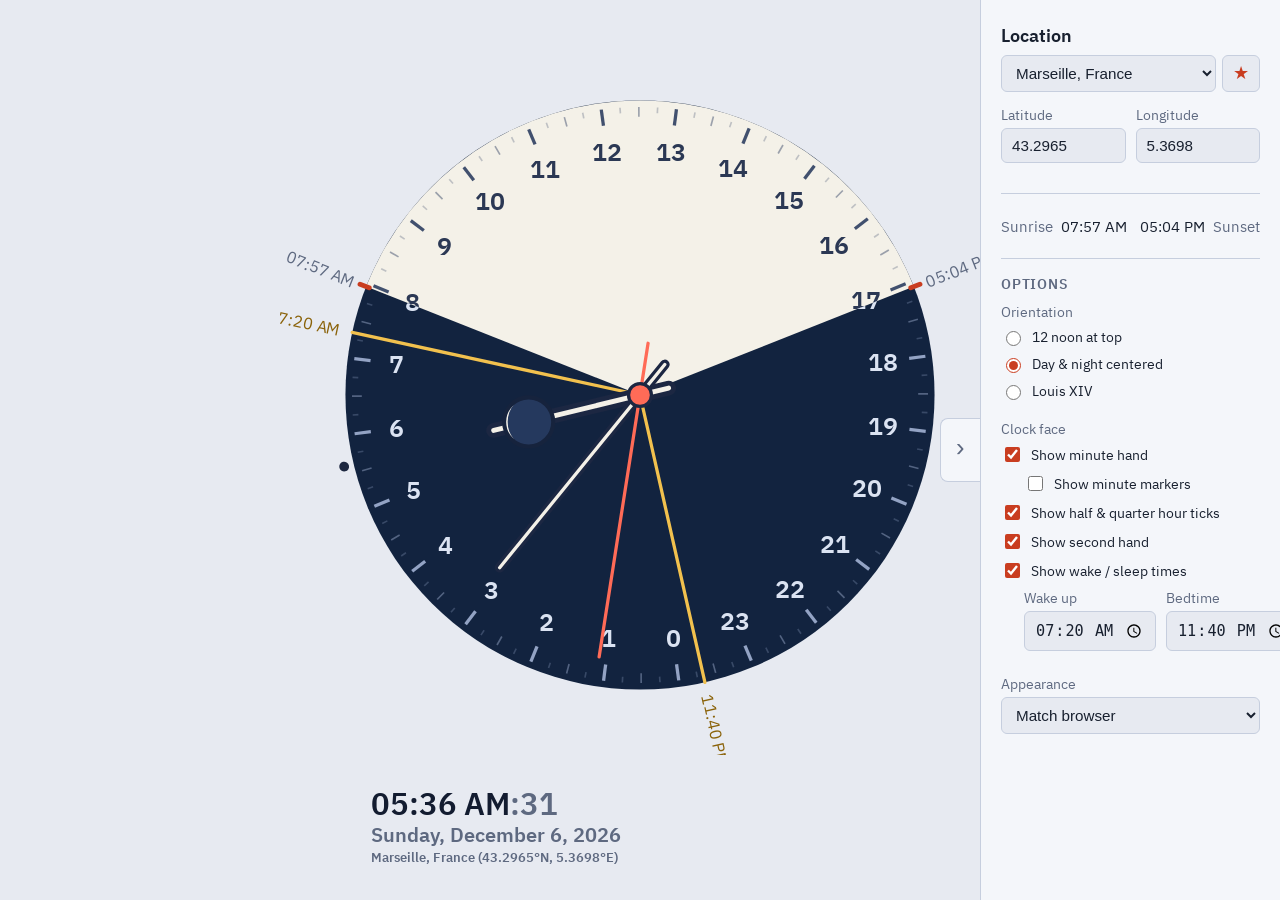
==== clock-extension/index.html @ 597036de "support for webpage version of extension" ====
<!DOCTYPE html>
<html lang="en">
<head>
  <meta charset="UTF-8">
  <meta name="viewport" content="width=device-width, initial-scale=1.0">
  <title>24-Hour Clock</title>
  <!-- Ignored by the extension, which uses the manifest's icons and is never
       linked to; both matter when the same folder is served as a website. -->
  <meta name="description" content="An analog clock with a 24-hour hour hand, shaded for daylight and night at your location.">
  <link rel="icon" href="icons/icon128.png">
  <link rel="stylesheet" href="css/newtab.css">
  <!-- Before the first paint, so an overridden theme never flashes the other
       one on the way in. See js/theme.js. -->
  <script src="js/theme.js"></script>
</head>
<body>
  <main class="clock-area">
    <svg id="clock" viewBox="0 0 440 440" role="img" aria-label="24-hour analog clock with day and night shading">
      <defs>
        <!-- The sun is drawn only where the face is in daylight and the moon
             only where it is in night, so each one is cut off by the edge of
             the slice it is crossing. daynight.js keeps both regions current. -->
        <clipPath id="clip-day">
          <path id="clip-day-path" d=""></path>
        </clipPath>
        <clipPath id="clip-night">
          <path id="clip-night-path" clip-rule="evenodd" d=""></path>
        </clipPath>
        <!-- Lit face of the moon, shaped to the current phase by moonphase.js.
             The half disc is whichever limb the sun is on; the ellipse is the
             terminator, its width falling to nothing at the quarters. Painted
             white it adds to the half (gibbous), black it bites into it
             (crescent). Both are upright in the mask's own frame, so the horns
             point straight up and down whatever the hour. -->
        <mask id="moon-crescent" maskUnits="userSpaceOnUse" x="-20" y="-20" width="40" height="40">
          <path id="moon-lit-half" d="" fill="#fff"></path>
          <ellipse id="moon-terminator" cx="0" cy="0" rx="15" ry="15" fill="#000"></ellipse>
        </mask>
      </defs>
      <!-- Base face: night is the default; the daylight wedge is painted on top -->
      <circle id="face-base" cx="220" cy="220" r="180" fill="#12233f"></circle>
      <path id="day-wedge" d="" fill="#f4f1e8" visibility="hidden"></path>
      <g id="sun-markers"></g>
      <!-- Current time, marked just outside the rim. Rotated by clock.js with
           the hour hand it echoes. -->
      <g id="now-marker">
        <circle cx="220" cy="34" r="3" class="now-marker"></circle>
      </g>
      <g id="minute-ticks"></g>
      <g id="ticks"></g>
      <!-- Two copies of the numerals, each clipped to one region, so a numeral
           straddling the day/night edge is drawn dark on the daylight side and
           light on the night side rather than picking one colour for the whole
           glyph. daynight.js sets the group fills. -->
      <g id="numerals-day" clip-path="url(#clip-day)"></g>
      <g id="numerals-night" clip-path="url(#clip-night)"></g>
      <!-- Wake/sleep lines: over the day/night fill, under the hands -->
      <g id="wake-sleep-lines"></g>
      <g id="hand-hour">
        <line x1="220" y1="238" x2="220" y2="128" stroke="#1c2742" stroke-width="9" stroke-linecap="round"></line>
        <line x1="220" y1="238" x2="220" y2="128" stroke="#f4f1e8" stroke-width="3" stroke-linecap="round"></line>
      </g>
      <!-- Sun and moon ride the hour hand, above the face and the hour hand it
           caps, but below the minute and second hands, which sweep over them.
           The clip lives on the outer group so its path stays in face
           coordinates while the inner group carries the position. -->
      <g id="hand-icons">
        <g clip-path="url(#clip-day)">
          <g id="sun-icon">
            <circle r="15" fill="#ebc363" stroke="#16233d" stroke-width="2.5"></circle>
          </g>
        </g>
        <g clip-path="url(#clip-night)">
          <g id="moon-icon">
            <!-- The dark side is painted a touch lighter than the night fill
                 rather than left transparent, so the whole disc reads against
                 the face and hides the hour hand behind it. The outline goes on
                 last so the crescent cannot cover it. -->
            <circle r="15" fill="#25395e"></circle>
            <circle r="15" fill="#f4f1e9" mask="url(#moon-crescent)"></circle>
            <circle r="15" fill="none" stroke="#16233d" stroke-width="2.5"></circle>
          </g>
        </g>
      </g>
      <g id="hand-minute">
        <line x1="220" y1="244" x2="220" y2="84" stroke="#1c2742" stroke-width="6" stroke-linecap="round"></line>
        <line x1="220" y1="244" x2="220" y2="84" stroke="#f4f1e8" stroke-width="2" stroke-linecap="round"></line>
      </g>
      <g id="hand-second">
        <line x1="220" y1="252" x2="220" y2="58" stroke="#ff6b57" stroke-width="2" stroke-linecap="round"></line>
      </g>
      <circle id="hub" cx="220" cy="220" r="7" fill="#ff6b57" stroke="#1c2742" stroke-width="2"></circle>
    </svg>
    <div class="readout">
      <div id="digital" class="digital" aria-hidden="true"><span id="digital-main"></span><span id="digital-seconds" class="digital-seconds"></span></div>
      <div id="date-readout" class="date-readout"></div>
      <div id="location-readout" class="location-readout"></div>
    </div>
  </main>

  <button id="sidebar-toggle" class="sidebar-toggle" aria-expanded="false" aria-controls="sidebar" title="Location settings">
    <span class="chevron" aria-hidden="true">&#x2039;</span>
    <span class="visually-hidden">Toggle location settings</span>
  </button>

  <aside id="sidebar" class="sidebar" aria-label="Location settings">
    <h1>Location</h1>

    <div class="field">
      <div class="place-row">
        <select id="place-select" aria-label="Place"></select>
        <button id="fav-toggle" class="fav-toggle" type="button" aria-pressed="false" title="Add to favorites" disabled>&#9734;</button>
      </div>
    </div>

    <div class="coord-row">
      <div class="field">
        <label for="lat-input">Latitude</label>
        <input type="number" id="lat-input" min="-90" max="90" step="any" placeholder="48.8566" inputmode="decimal">
      </div>
      <div class="field">
        <label for="lon-input">Longitude</label>
        <input type="number" id="lon-input" min="-180" max="180" step="any" placeholder="2.3522" inputmode="decimal">
      </div>
    </div>
    <p id="input-error" class="error" role="alert" hidden></p>

    <div id="sun-times" class="sun-times" hidden>
      <p class="sun-times-line">
        <span><span class="sun-label">Sunrise</span> <span id="sunrise-time">–</span></span>
        <span><span id="sunset-time">–</span> <span class="sun-label">Sunset</span></span>
      </p>
      <p id="polar-note" class="polar-note" hidden></p>
    </div>

    <div class="options">
      <h2>Options</h2>
      <fieldset class="option-group">
        <legend>Orientation</legend>
        <label class="checkbox-label">
          <input type="radio" name="orientation" id="orient-noon" value="noon" checked>
          12 noon at top
        </label>
        <label class="checkbox-label">
          <input type="radio" name="orientation" id="orient-centered" value="centered">
          Day &amp; night centered
        </label>
        <label class="checkbox-label">
          <input type="radio" name="orientation" id="orient-louis" value="louis">
          Louis&nbsp;XIV
        </label>
      </fieldset>
      <fieldset class="option-group">
        <legend>Clock face</legend>
        <label class="checkbox-label">
          <input type="checkbox" id="show-minute" checked>
          Show minute hand
        </label>
        <!-- Markers only mean anything with a minute hand to read against. -->
        <label class="checkbox-label checkbox-sub" id="minute-marks-row">
          <input type="checkbox" id="show-minute-marks">
          Show minute markers
        </label>
        <!-- The whole-hour ticks always stay; this is just the subdivisions. -->
        <label class="checkbox-label">
          <input type="checkbox" id="show-subhour-ticks" checked>
          Show half &amp; quarter hour ticks
        </label>
        <label class="checkbox-label">
          <input type="checkbox" id="show-second" checked>
          Show second hand
        </label>
        <label class="checkbox-label">
          <input type="checkbox" id="show-wake-sleep">
          Show wake / sleep times
        </label>
        <!-- Also shown for Louis XIV, which needs the window to orient the dial. -->
        <div id="wake-times" class="wake-times" hidden>
          <div class="field">
            <label for="wake-input">Wake up</label>
            <input type="time" id="wake-input" value="07:00">
          </div>
          <div class="field">
            <label for="bed-input">Bedtime</label>
            <input type="time" id="bed-input" value="23:00">
          </div>
        </div>
      </fieldset>
      <!-- A plain div, not a fieldset: with no legend there is no group name to
           give, and both controls below already carry their own label. -->
      <div class="option-group">
        <div class="field">
          <label for="theme-select">Appearance</label>
          <select id="theme-select">
            <option value="system">Match browser</option>
            <option value="light">Light</option>
            <option value="dark">Dark</option>
          </select>
        </div>
        <label class="checkbox-label">
          <input type="checkbox" id="override-newtab">
          Show the clock in every new tab
        </label>
      </div>
    </div>
  </aside>

  <script src="js/suncalc.js"></script>
  <script src="js/cities.js"></script>
  <script src="js/tz-lookup.js"></script>
  <script src="js/clock.js"></script>
  <script src="js/moonphase.js"></script>
  <script src="js/daynight.js"></script>
  <script src="js/sidebar.js"></script>
</body>
</html>
---- clock-extension/css/newtab.css ----
/* IBM Plex Sans, bundled locally: the MV3 CSP for extension pages blocks
   remote font hosts, so the woff2 files ship inside the package. Latin1 only —
   the place list and UI strings stay within U+00FF. SIL OFL 1.1, see
   fonts/LICENSE.txt. */
@font-face {
  font-family: 'IBM Plex Sans';
  font-style: normal;
  font-weight: 400;
  font-display: block;
  src: url('../fonts/IBMPlexSans-Regular-Latin1.woff2') format('woff2');
  unicode-range: U+0000, U+000D, U+0020-007E, U+00A0-00FF, U+0131, U+0152-0153,
    U+02C6, U+02DA, U+02DC, U+2013-2014, U+2018-201A, U+201C-201E, U+2020-2022,
    U+2026, U+2030, U+2039-203A, U+2044, U+20AC, U+2122, U+2212, U+FB01-FB02;
}

@font-face {
  font-family: 'IBM Plex Sans';
  font-style: normal;
  font-weight: 600;
  font-display: block;
  src: url('../fonts/IBMPlexSans-SemiBold-Latin1.woff2') format('woff2');
  unicode-range: U+0000, U+000D, U+0020-007E, U+00A0-00FF, U+0131, U+0152-0153,
    U+02C6, U+02DA, U+02DC, U+2013-2014, U+2018-201A, U+201C-201E, U+2020-2022,
    U+2026, U+2030, U+2039-203A, U+2044, U+20AC, U+2122, U+2212, U+FB01-FB02;
}

/* Light and dark follow the browser unless the Appearance option overrides
   them. `color-scheme: light dark` is what makes the page track Chrome's own
   setting — and it also hands the native controls (the time pickers, the place
   dropdown) the matching chrome, which they never got while the page was
   dark-only. Every theme-dependent token below is a light-dark() pair keyed
   off it, so the override at the bottom of this block only has to pin
   color-scheme to one value and nothing else needs to know the theme.

   The clock face is deliberately outside all of this: its cream daylight and
   navy night are the reading the clock exists to give, not styling, so they
   stay put in either theme. What follows the theme is everything around the
   face — page background, readout, sidebar, and the marks that sit outside
   the rim on the background rather than on the face. */
:root {
  color-scheme: light dark;

  /* Light stays clear of the face's cream daylight (#f4f1e8): a cooler, very
     slightly darker grey-blue, so the rim still reads as an edge where the
     day wedge meets the page. */
  --bg: light-dark(#e7eaf1, #0b0f17);
  --panel-bg: light-dark(#f4f6fa, #141b29);
  --panel-border: light-dark(#c6cede, #2a3550);
  --text: light-dark(#18202f, #dbe3f2);
  --text-dim: light-dark(#5e6980, #8d99b5);
  /* Deepened for light, where the face's #ff6b57 has too little contrast
     against a pale panel to carry a focus ring or a small glyph. */
  --accent: light-dark(#c93d20, #ff6b57);
  --error: light-dark(#b3261e, #ff8a7a);
  /* Readout block, sampled from the clock face design */
  --readout-bright: light-dark(#131c30, #f4f1e9);
  --readout-muted: light-dark(#5e6980, #8f99b3);
  /* Marks that sit outside the rim, on the page rather than on the face, so
     they take the page's theme instead of the face's fixed colors. */
  --now-marker: light-dark(#1d2740, #ffffff);
  --wake-label: light-dark(#8a6209, #f2c14e);
  --font-sans: 'IBM Plex Sans', -apple-system, BlinkMacSystemFont, 'Segoe UI',
    Roboto, Helvetica, Arial, sans-serif;
  --sidebar-width: 300px;
  --toggle-width: 40px;
}

:root[data-theme='light'] {
  color-scheme: light;
}

:root[data-theme='dark'] {
  color-scheme: dark;
}

* {
  box-sizing: border-box;
}

html,
body {
  height: 100%;
  margin: 0;
}

body {
  background: var(--bg);
  color: var(--text);
  font-family: var(--font-sans);
  overflow: hidden;
}

/* ---- Clock -------------------------------------------------------- */

.clock-area {
  /* The readout block below the clock adds roughly 15% of the clock's height
     (its top margin plus three tightly led lines), so the column runs about
     1.15x this value — keep it under ~86vh or the location line clips. */
  --clock-size: min(80vh, 88vw);
  position: absolute;
  inset: 0;
  display: flex;
  flex-direction: column;
  align-items: center;
  justify-content: center;
}

#clock {
  width: var(--clock-size);
  height: var(--clock-size);
}

.numeral {
  font-size: 15px;
  font-weight: 600;
}

.sun-marker {
  stroke: var(--accent);
  stroke-width: 3;
  stroke-linecap: round;
}

/* A small dot just outside the rim, marking the current time. It sits on the
   page background rather than the face, so it needs no outline or day/night
   flip — only the page's own light/dark tone. */
.now-marker {
  fill: var(--now-marker);
  stroke: none;
}

.sun-marker-label {
  fill: var(--text-dim);
  font-size: 10px;
  font-variant-numeric: tabular-nums;
}

/* The line is drawn on the face, which does not change with the theme, so it
   keeps the one gold that reads on both the cream and the navy. Its label sits
   outside the rim on the page, so that one does follow the theme. */
.wake-sleep-line {
  stroke: #f2c14e;
  stroke-width: 2;
  stroke-linecap: round;
}

.wake-sleep-label {
  fill: var(--wake-label);
  font-size: 10px;
  font-variant-numeric: tabular-nums;
}

/* Time / date / location share one left-justified edge and a tight leading,
   as in "clock face design.svg". Sizes are proportional to the clock so the
   block keeps the design's ratios at any window size: the design has the time
   at 4.28% of the face width, with the date and location at 0.64x and 0.43x
   of the time. */
.readout {
  --time-size: clamp(20px, calc(var(--clock-size) * 0.0428), 54px);
  display: flex;
  flex-direction: column;
  text-align: left;
  font-weight: 600;
  line-height: 1;
  margin-top: calc(var(--clock-size) * 0.045);
  /* Matching the clock's width makes the block share its centre line, so the
     padding places the shared left edge exactly where the design has it:
     12.6% in from the left of the face. */
  width: var(--clock-size);
  padding-left: calc(var(--clock-size) * 0.126);
}

.digital {
  font-size: var(--time-size);
  font-variant-numeric: tabular-nums;
  color: var(--readout-bright);
  margin-bottom: calc(var(--time-size) * 0.2);
}

/* Seconds recede so the hour and minute read first */
.digital-seconds {
  color: var(--readout-muted);
}

.date-readout {
  font-size: calc(var(--time-size) * 0.643);
  color: var(--readout-muted);
  margin-bottom: calc(var(--time-size) * 0.215);
}

.location-readout {
  font-size: calc(var(--time-size) * 0.429);
  font-variant-numeric: tabular-nums;
  color: var(--readout-muted);
}

body.hide-minute-hand #hand-minute,
body.hide-second-hand #hand-second {
  display: none;
}

/* Sub-hour marks on the hour ring. They take the same day/night stroke as the
   hours (daynight.js sets it), so fading them by opacity blends each one
   toward the fill it happens to sit on rather than toward one fixed colour. */
.tick-half {
  stroke-opacity: 0.5;
}

.tick-quarter {
  stroke-opacity: 0.3;
}

body.hide-subhour-ticks .tick-half,
body.hide-subhour-ticks .tick-quarter {
  display: none;
}

/* Faint 60-tick minute ring, off unless the option is enabled. A midtone
   at low opacity stays subtle on both the day and night slices. */
#minute-ticks {
  display: none;
}

body.show-minute-marks #minute-ticks {
  display: block;
}

.minute-tick {
  stroke: #8a96b0;
  stroke-opacity: 0.5;
}

.minute-label {
  fill: #8a96b0;
  fill-opacity: 0.45;
  font-size: 9px;
  font-weight: 500;
}

.minute-label-quarter {
  fill-opacity: 0.6;
  font-size: 10px;
}

/* ---- Sidebar ------------------------------------------------------- */

.sidebar {
  position: fixed;
  top: 0;
  right: 0;
  bottom: 0;
  width: var(--sidebar-width);
  padding: 24px 20px;
  background: var(--panel-bg);
  border-left: 1px solid var(--panel-border);
  transform: translateX(0);
  transition: transform 0.25s ease;
  overflow-y: auto;
}

body.sidebar-collapsed .sidebar {
  transform: translateX(100%);
  visibility: hidden;
  transition: transform 0.25s ease, visibility 0s 0.25s;
}

body.no-transition .sidebar,
body.no-transition .sidebar-toggle {
  transition: none !important;
}

.sidebar h1 {
  margin: 0 0 8px;
  font-size: 1.1rem;
  font-weight: 600;
}

.sidebar h2 {
  margin: 0 0 6px;
  font-size: 0.85rem;
  font-weight: 600;
  text-transform: uppercase;
  letter-spacing: 0.06em;
  color: var(--text-dim);
}

.field {
  margin-bottom: 14px;
}

.field label {
  display: block;
  margin-bottom: 4px;
  font-size: 0.85rem;
  color: var(--text-dim);
}

.field input,
.field select {
  width: 100%;
  padding: 8px 10px;
  font-size: 0.95rem;
  color: var(--text);
  background: var(--bg);
  border: 1px solid var(--panel-border);
  border-radius: 6px;
}

.field input:focus-visible,
.field select:focus-visible {
  outline: 2px solid var(--accent);
  outline-offset: 1px;
}

.place-row {
  display: flex;
  gap: 6px;
}

.coord-row {
  display: flex;
  gap: 10px;
}

.coord-row .field {
  flex: 1;
  min-width: 0;
}

.place-row select {
  flex: 1;
  min-width: 0;
}

.fav-toggle {
  flex: none;
  width: 38px;
  font-size: 1.1rem;
  line-height: 1;
  color: var(--text-dim);
  background: var(--bg);
  border: 1px solid var(--panel-border);
  border-radius: 6px;
  cursor: pointer;
}

.fav-toggle.is-fav {
  color: var(--accent);
}

.fav-toggle:hover:not(:disabled) {
  color: var(--text);
}

.fav-toggle.is-fav:hover:not(:disabled) {
  color: var(--accent);
}

.fav-toggle:disabled {
  opacity: 0.4;
  cursor: default;
}

.fav-toggle:focus-visible {
  outline: 2px solid var(--accent);
  outline-offset: 1px;
}

.error {
  margin: 0 0 14px;
  font-size: 0.85rem;
  color: var(--error);
}

.sun-times {
  margin-top: 16px;
  padding-top: 16px;
  border-top: 1px solid var(--panel-border);
}

.sun-times p {
  display: flex;
  justify-content: space-between;
  margin: 6px 0;
  font-size: 0.95rem;
  font-variant-numeric: tabular-nums;
}

.sun-times-line > span {
  display: inline-flex;
  align-items: baseline;
  gap: 8px;
}

.sun-label {
  color: var(--text-dim);
}

.polar-note {
  color: var(--accent);
  font-size: 0.9rem;
}

.options {
  margin-top: 16px;
  padding-top: 16px;
  border-top: 1px solid var(--panel-border);
}

.options h2 {
  margin: 0 0 10px;
  font-size: 0.85rem;
  font-weight: 600;
  text-transform: uppercase;
  letter-spacing: 0.06em;
  color: var(--text-dim);
}

.option-group {
  margin: 0 0 12px;
  padding: 0;
  border: none;
}

.option-group legend {
  padding: 0;
  margin-bottom: 6px;
  font-size: 0.85rem;
  color: var(--text-dim);
}

.wake-times {
  display: flex;
  gap: 10px;
  margin: 2px 0 12px 23px;
}

.wake-times .field {
  flex: 1;
  min-width: 0;
  margin-bottom: 0;
}

.wake-times[hidden] {
  display: none;
}

.checkbox-label {
  display: flex;
  align-items: center;
  gap: 8px;
  margin-bottom: 8px;
  font-size: 0.9rem;
  cursor: pointer;
}

/* display: flex above would otherwise beat the UA rule for [hidden]. */
.checkbox-label[hidden] {
  display: none;
}

.checkbox-sub {
  margin-left: 23px;
}

.checkbox-sub[hidden] {
  display: none;
}

.checkbox-label input {
  accent-color: var(--accent);
  width: 15px;
  height: 15px;
}

.checkbox-label input:focus-visible {
  outline: 2px solid var(--accent);
  outline-offset: 1px;
}

/* ---- Sidebar toggle -------------------------------------------------- */

.sidebar-toggle {
  position: fixed;
  top: 50%;
  right: var(--sidebar-width);
  transform: translateY(-50%);
  width: var(--toggle-width);
  height: 64px;
  display: flex;
  align-items: center;
  justify-content: center;
  background: var(--panel-bg);
  border: 1px solid var(--panel-border);
  border-right: none;
  border-radius: 8px 0 0 8px;
  color: var(--text-dim);
  cursor: pointer;
  transition: right 0.25s ease;
  z-index: 10;
}

body.sidebar-collapsed .sidebar-toggle {
  right: 0;
}

.sidebar-toggle:hover {
  color: var(--text);
}

.sidebar-toggle:focus-visible {
  outline: 2px solid var(--accent);
  outline-offset: 2px;
}

.chevron {
  font-size: 1.6rem;
  line-height: 1;
  transition: transform 0.25s ease;
}

body:not(.sidebar-collapsed) .chevron {
  transform: rotate(180deg);
}

.visually-hidden {
  position: absolute;
  width: 1px;
  height: 1px;
  padding: 0;
  margin: -1px;
  overflow: hidden;
  clip: rect(0 0 0 0);
  white-space: nowrap;
  border: 0;
}

/* ---- Reduced motion --------------------------------------------------- */

@media (prefers-reduced-motion: reduce) {
  .sidebar,
  .sidebar-toggle,
  .chevron {
    transition: none;
  }
}
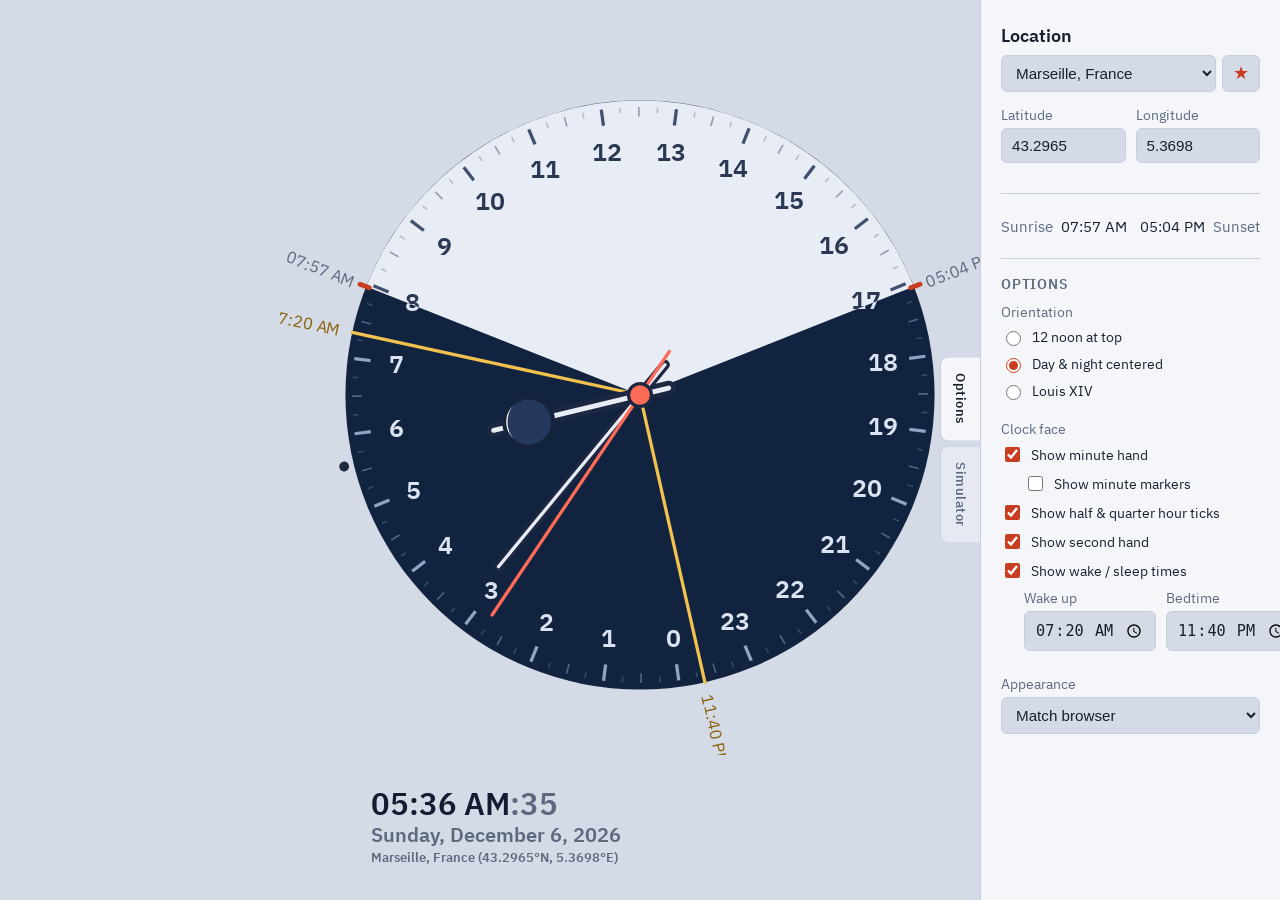
==== commit b9b5a592: "future time simulator with multiple timezone support added" ====
--- a/clock-extension/index.html
+++ b/clock-extension/index.html
@@ -39,7 +39,7 @@
       </defs>
       <!-- Base face: night is the default; the daylight wedge is painted on top -->
       <circle id="face-base" cx="220" cy="220" r="180" fill="#12233f"></circle>
-      <path id="day-wedge" d="" fill="#f4f1e8" visibility="hidden"></path>
+      <path id="day-wedge" d="" fill="#e8ecf4" visibility="hidden"></path>
       <g id="sun-markers"></g>
       <!-- Current time, marked just outside the rim. Rotated by clock.js with
            the hour hand it echoes. -->
@@ -56,9 +56,13 @@
       <g id="numerals-night" clip-path="url(#clip-night)"></g>
       <!-- Wake/sleep lines: over the day/night fill, under the hands -->
       <g id="wake-sleep-lines"></g>
+      <!-- Simulator only: one plain hour hand per additional location, built by
+           simulator.js. Below the real hour hand, which keeps the sun and moon
+           and stays the one the eye goes to first. -->
+      <g id="extra-hands"></g>
       <g id="hand-hour">
         <line x1="220" y1="238" x2="220" y2="128" stroke="#1c2742" stroke-width="9" stroke-linecap="round"></line>
-        <line x1="220" y1="238" x2="220" y2="128" stroke="#f4f1e8" stroke-width="3" stroke-linecap="round"></line>
+        <line x1="220" y1="238" x2="220" y2="128" stroke="#e8ecf4" stroke-width="3" stroke-linecap="round"></line>
       </g>
       <!-- Sun and moon ride the hour hand, above the face and the hour hand it
            caps, but below the minute and second hands, which sweep over them.
@@ -84,26 +88,44 @@
       </g>
       <g id="hand-minute">
         <line x1="220" y1="244" x2="220" y2="84" stroke="#1c2742" stroke-width="6" stroke-linecap="round"></line>
-        <line x1="220" y1="244" x2="220" y2="84" stroke="#f4f1e8" stroke-width="2" stroke-linecap="round"></line>
-      </g>
+        <line x1="220" y1="244" x2="220" y2="84" stroke="#e8ecf4" stroke-width="2" stroke-linecap="round"></line>
+      </g>
+      <!-- Simulator only: the main location's name, written along the hour
+           hand. Above the hour and minute hands, so neither can cover it. -->
+      <g id="sim-hand-labels"></g>
+      <!-- The second hand sweeps over everything, names included: it is the one
+           thing on the dial that is always moving, and it has to stay findable. -->
       <g id="hand-second">
         <line x1="220" y1="252" x2="220" y2="58" stroke="#ff6b57" stroke-width="2" stroke-linecap="round"></line>
       </g>
       <circle id="hub" cx="220" cy="220" r="7" fill="#ff6b57" stroke="#1c2742" stroke-width="2"></circle>
     </svg>
     <div class="readout">
+      <!-- Shown only while the simulator is driving the face, so a clock
+           parked at some other moment can never be mistaken for a live one.
+           The line under it says how far from now that moment is. -->
+      <div id="sim-badge" class="sim-badge">
+        <span class="sim-badge-pill">Simulated</span>
+        <div id="sim-delta" class="sim-delta"></div>
+      </div>
       <div id="digital" class="digital" aria-hidden="true"><span id="digital-main"></span><span id="digital-seconds" class="digital-seconds"></span></div>
       <div id="date-readout" class="date-readout"></div>
       <div id="location-readout" class="location-readout"></div>
     </div>
   </main>
 
-  <button id="sidebar-toggle" class="sidebar-toggle" aria-expanded="false" aria-controls="sidebar" title="Location settings">
-    <span class="chevron" aria-hidden="true">&#x2039;</span>
-    <span class="visually-hidden">Toggle location settings</span>
-  </button>
-
-  <aside id="sidebar" class="sidebar" aria-label="Location settings">
+  <!-- The sidebar's handle. Two tabs rather than one chevron: they choose which
+       panel the sidebar shows, and clicking the open one closes it, which is
+       what the chevron used to do. There is only ever one clock. -->
+  <div id="sidebar-tabs" class="sidebar-tabs" role="tablist" aria-orientation="vertical">
+    <button id="tab-options" class="sidebar-tab is-active" type="button" role="tab"
+            aria-selected="true" aria-expanded="false" aria-controls="panel-options">Options</button>
+    <button id="tab-sim" class="sidebar-tab" type="button" role="tab"
+            aria-selected="false" aria-expanded="false" aria-controls="panel-sim">Simulator</button>
+  </div>
+
+  <aside id="sidebar" class="sidebar">
+    <div id="panel-options" class="panel" role="tabpanel" aria-labelledby="tab-options">
     <h1>Location</h1>
 
     <div class="field">
@@ -203,14 +225,85 @@
         </label>
       </div>
     </div>
+    </div>
+
+    <div id="panel-sim" class="panel" role="tabpanel" aria-labelledby="tab-sim" hidden>
+      <label class="checkbox-label sim-switch">
+        <input type="checkbox" id="sim-active">
+        Activate Simulator
+      </label>
+      <p class="sim-hint">
+        Parks the clock at a chosen moment and gives every place after the first
+        its own hour hand.
+      </p>
+
+      <!-- A month at a time rather than a text field with a flyout: moving
+           around the calendar is most of what the simulator is for, so the
+           calendar is the control. The input behind it holds the value. -->
+      <div class="field sim-field sim-date-field">
+        <div class="field-title" id="sim-date-label">Date</div>
+        <input type="date" id="sim-date" hidden>
+        <div class="sim-cal">
+          <div class="sim-cal-head">
+            <button type="button" id="sim-cal-prev" class="sim-cal-nav"
+                    aria-label="Previous month">&lsaquo;</button>
+            <div id="sim-cal-title" class="sim-cal-title" aria-live="polite"></div>
+            <button type="button" id="sim-cal-next" class="sim-cal-nav"
+                    aria-label="Next month">&rsaquo;</button>
+          </div>
+          <div id="sim-cal-week" class="sim-cal-week" aria-hidden="true"></div>
+          <div id="sim-cal-grid" class="sim-cal-grid" role="group"
+               aria-labelledby="sim-date-label"></div>
+        </div>
+      </div>
+      <div class="field sim-field sim-time-row">
+        <label for="sim-time">Time</label>
+        <input type="time" id="sim-time">
+        <button type="button" id="sim-now" class="sim-now">Now</button>
+      </div>
+      <!-- Scrub the whole day without leaving the slider: the time field and
+           this stay in step, and both mean wall-clock time at the main place. -->
+      <div class="sim-scrub">
+        <input type="range" id="sim-slider" min="0" max="1439" step="1" value="720"
+               aria-label="Time of day at the main location">
+      </div>
+      <!-- Hands the moment back to the real clock while keeping the places:
+           the same dial, several cities, running. -->
+      <button type="button" id="sim-live" class="sim-live" aria-pressed="false">
+        Use live time
+      </button>
+
+      <!-- The simulator's own orientation, so trying one out here leaves the
+           everyday clock as it was. Louis XIV is not offered: it orients the
+           dial by your waking hours, which are not part of a scenario. -->
+      <fieldset class="option-group">
+        <legend>Orientation</legend>
+        <label class="checkbox-label">
+          <input type="radio" name="sim-orientation" id="sim-orient-noon" value="noon" checked>
+          12 noon at top
+        </label>
+        <label class="checkbox-label">
+          <input type="radio" name="sim-orientation" id="sim-orient-centered" value="centered">
+          Day &amp; night centered
+        </label>
+      </fieldset>
+
+      <h2>Locations</h2>
+      <div id="sim-rows" class="sim-rows"></div>
+      <button type="button" id="sim-add" class="sim-add">+ Add location</button>
+      <p id="sim-error" class="error" role="alert" hidden></p>
+    </div>
   </aside>
 
   <script src="js/suncalc.js"></script>
   <script src="js/cities.js"></script>
   <script src="js/tz-lookup.js"></script>
+  <script src="js/places.js"></script>
+  <script src="js/store.js"></script>
   <script src="js/clock.js"></script>
   <script src="js/moonphase.js"></script>
   <script src="js/daynight.js"></script>
   <script src="js/sidebar.js"></script>
+  <script src="js/simulator.js"></script>
 </body>
 </html>
--- a/clock-extension/css/newtab.css
+++ b/clock-extension/css/newtab.css
@@ -32,7 +32,7 @@
    off it, so the override at the bottom of this block only has to pin
    color-scheme to one value and nothing else needs to know the theme.
 
-   The clock face is deliberately outside all of this: its cream daylight and
+   The clock face is deliberately outside all of this: its pale daylight and
    navy night are the reading the clock exists to give, not styling, so they
    stay put in either theme. What follows the theme is everything around the
    face — page background, readout, sidebar, and the marks that sit outside
@@ -40,10 +40,12 @@
 :root {
   color-scheme: light dark;
 
-  /* Light stays clear of the face's cream daylight (#f4f1e8): a cooler, very
-     slightly darker grey-blue, so the rim still reads as an edge where the
-     day wedge meets the page. */
-  --bg: light-dark(#e7eaf1, #0b0f17);
+  /* Light has to stay clear of the face's daylight (#e8ecf4) so the rim reads
+     as an edge where the day wedge meets the page. The two used to differ in
+     hue — warm cream on cool grey — and could sit close in lightness; now that
+     both are cool, the separation has to be lightness alone, so the page drops
+     several steps further down. */
+  --bg: light-dark(#d4dae6, #0b0f17);
   --panel-bg: light-dark(#f4f6fa, #141b29);
   --panel-border: light-dark(#c6cede, #2a3550);
   --text: light-dark(#18202f, #dbe3f2);
@@ -136,7 +138,7 @@
 }
 
 /* The line is drawn on the face, which does not change with the theme, so it
-   keeps the one gold that reads on both the cream and the navy. Its label sits
+   keeps the one gold that reads on both the daylight and the navy. Its label sits
    outside the rim on the page, so that one does follow the theme. */
 .wake-sleep-line {
   stroke: #f2c14e;
@@ -157,6 +159,7 @@
    of the time. */
 .readout {
   --time-size: clamp(20px, calc(var(--clock-size) * 0.0428), 54px);
+  position: relative;
   display: flex;
   flex-direction: column;
   text-align: left;
@@ -265,7 +268,7 @@
 }
 
 body.no-transition .sidebar,
-body.no-transition .sidebar-toggle {
+body.no-transition .sidebar-tabs {
   transition: none !important;
 }
 
@@ -478,49 +481,485 @@
   outline-offset: 1px;
 }
 
-/* ---- Sidebar toggle -------------------------------------------------- */
-
-.sidebar-toggle {
+/* ---- Simulator ------------------------------------------------------- */
+
+/* The face is showing some other moment, so say so plainly rather than
+   leaving a clock that is simply wrong about the time, and say how far off it
+   is underneath.
+
+   Positioned out of the flow, mirroring the readout's own left inset on the
+   right. The clock column is centered and nearly as tall as the window, so a
+   badge that took part in the layout would push the face up and shrink it to
+   fit the moment the simulator came on. */
+.sim-badge {
+  display: none;
+  position: absolute;
+  top: 0;
+  right: calc(var(--clock-size) * 0.126);
+  text-align: right;
+}
+
+body.simulating:not(.live-time) .sim-badge {
+  display: block;
+}
+
+.sim-badge-pill {
+  display: inline-block;
+  padding: 3px 9px;
+  font-size: calc(var(--time-size) * 0.3);
+  font-weight: 600;
+  letter-spacing: 0.1em;
+  text-transform: uppercase;
+  color: var(--accent);
+  border: 1px solid var(--accent);
+  border-radius: 999px;
+}
+
+.sim-delta {
+  margin-top: calc(var(--time-size) * 0.18);
+  font-size: calc(var(--time-size) * 0.32);
+  font-weight: 600;
+  color: var(--readout-muted);
+}
+
+/* A thin frame around the window, the way a recording indicator works: read
+   from anywhere on the page, in the way of nothing. */
+body.simulating::after {
+  content: '';
+  position: fixed;
+  inset: 0;
+  border: 2px solid var(--accent);
+  opacity: 0.45;
+  pointer-events: none;
+  z-index: 20;
+}
+
+/* Frozen time, so a second hand would sit still and read as a stopped clock;
+   the digital seconds are the same ':00' every time for the same reason. On
+   live time none of that holds: the clock is running, and says so. */
+body.simulating:not(.live-time) #hand-second {
+  display: none;
+}
+
+body.simulating:not(.live-time) .digital-seconds {
+  visibility: hidden;
+}
+
+/* Each location's name, on a pill lying along its own hand. The pill is filled
+   with that hand's colour — the only thing tying the two together — and takes
+   no outline of its own: simulator.js lays a slightly larger dark copy of the
+   whole shape, hand and pill together, underneath, so the outline is traced
+   around the pair rather than drawn across the hand where they meet. The
+   writing is the night navy, dark enough for every colour in the palette, and
+   set in small caps letters so a short name still fills its pill. */
+.sim-hand-pill {
+  stroke: none;
+}
+
+.sim-hand-label {
+  font-size: 6.5px;
+  font-weight: 400;
+  letter-spacing: 0.08em;
+  fill: #12233f;
+}
+
+/* ---- Simulator panel -------------------------------------------------- */
+
+/* The switch is the panel's subject and its title both, so it stands alone on
+   the first line where the other panel has a heading. */
+.sim-switch {
+  font-size: 1.05rem;
+  font-weight: 600;
+}
+
+/* Date and time each take a line of their own: the calendar wants the width,
+   and the time reads as a caption under it. */
+.sim-field {
+  margin-bottom: 10px;
+}
+
+.field-title {
+  margin-bottom: 4px;
+  font-size: 0.85rem;
+  color: var(--text-dim);
+}
+
+/* A month at a time, in the panel rather than behind a flyout. Every month is
+   drawn as six rows whether it needs them or not, so paging through the year
+   does not shuffle everything below it up and down. */
+.sim-cal {
+  padding: 6px;
+  background: var(--bg);
+  border: 1px solid var(--panel-border);
+  border-radius: 6px;
+}
+
+.sim-cal-head {
+  display: flex;
+  align-items: center;
+  gap: 4px;
+  margin-bottom: 4px;
+}
+
+.sim-cal-title {
+  flex: 1;
+  text-align: center;
+  font-size: 0.85rem;
+  font-weight: 600;
+}
+
+.sim-cal-nav {
+  width: 24px;
+  height: 24px;
+  padding: 0;
+  font-family: inherit;
+  font-size: 1rem;
+  line-height: 1;
+  color: var(--text-dim);
+  background: none;
+  border: none;
+  border-radius: 4px;
+  cursor: pointer;
+}
+
+.sim-cal-nav:hover {
+  color: var(--text);
+  background: var(--panel-bg);
+}
+
+.sim-cal-week,
+.sim-cal-grid {
+  display: grid;
+  grid-template-columns: repeat(7, 1fr);
+  gap: 1px;
+}
+
+.sim-cal-week {
+  margin-bottom: 2px;
+  font-size: 0.65rem;
+  text-align: center;
+  color: var(--text-dim);
+}
+
+.sim-cal-day {
+  padding: 4px 0;
+  font-family: inherit;
+  font-size: 0.75rem;
+  color: var(--text);
+  background: none;
+  border: 1px solid transparent;
+  border-radius: 4px;
+  cursor: pointer;
+}
+
+.sim-cal-day:hover {
+  background: var(--panel-bg);
+}
+
+/* The days either side of the month are shown rather than left blank, so the
+   week a scenario straddles reads as one week. */
+.sim-cal-day.is-other {
+  color: var(--text-dim);
+  opacity: 0.55;
+}
+
+.sim-cal-day.is-today {
+  border-color: var(--text-dim);
+}
+
+.sim-cal-day.is-on {
+  color: #fff;
+  background: var(--accent);
+  border-color: var(--accent);
+}
+
+.sim-cal-day:focus-visible,
+.sim-cal-nav:focus-visible {
+  outline: 2px solid var(--accent);
+  outline-offset: 1px;
+}
+
+.sim-hint {
+  margin: 0 0 14px;
+  font-size: 0.8rem;
+  line-height: 1.4;
+  color: var(--text-dim);
+}
+
+/* Time, its Now button and the day's scrub read as one control in three
+   lines, with the switch that hands the lot back to the real clock under it. */
+.sim-time-row {
+  display: flex;
+  align-items: center;
+  gap: 8px;
+}
+
+.sim-time-row label {
+  flex: none;
+  margin-bottom: 0;
+}
+
+.sim-time-row input {
+  flex: 1;
+  min-width: 0;
+}
+
+.sim-scrub {
+  display: flex;
+  align-items: center;
+  gap: 10px;
+  margin-bottom: 10px;
+}
+
+.sim-live {
+  width: 100%;
+  margin-bottom: 16px;
+  padding: 7px;
+  font-family: inherit;
+  font-size: 0.85rem;
+  color: var(--text);
+  background: var(--bg);
+  border: 1px solid var(--panel-border);
+  border-radius: 6px;
+  cursor: pointer;
+}
+
+.sim-live[aria-pressed='true'] {
+  color: #fff;
+  background: var(--accent);
+  border-color: var(--accent);
+}
+
+.sim-live:focus-visible {
+  outline: 2px solid var(--accent);
+  outline-offset: 1px;
+}
+
+/* While the real clock is driving, the moment is not ours to set. The controls
+   keep their values — turning live time off puts the chosen moment back. */
+body.live-time .sim-date-field,
+body.live-time .sim-time-row,
+body.live-time .sim-scrub {
+  opacity: 0.4;
+}
+
+/* The drag is handled in simulator.js so it can wrap through midnight, which
+   means the browser must not claim the gesture for scrolling first. */
+.sim-scrub input[type='range'] {
+  flex: 1;
+  min-width: 0;
+  accent-color: var(--accent);
+  touch-action: none;
+}
+
+.sim-scrub input[type='range']:focus-visible,
+.sim-add:focus-visible,
+.sim-now:focus-visible,
+.sim-btn:focus-visible {
+  outline: 2px solid var(--accent);
+  outline-offset: 1px;
+}
+
+.sim-now,
+.sim-add {
+  font-family: inherit;
+  font-size: 0.85rem;
+  color: var(--text);
+  background: var(--bg);
+  border: 1px solid var(--panel-border);
+  border-radius: 6px;
+  cursor: pointer;
+}
+
+.sim-now {
+  flex: none;
+  padding: 6px 10px;
+}
+
+.sim-add {
+  width: 100%;
+  padding: 8px 10px;
+}
+
+.sim-add:disabled {
+  opacity: 0.4;
+  cursor: default;
+}
+
+.sim-rows {
+  margin-bottom: 10px;
+}
+
+.sim-row {
+  padding: 8px 0;
+  border-top: 1px solid var(--panel-border);
+}
+
+.sim-row:last-child {
+  border-bottom: 1px solid var(--panel-border);
+}
+
+.sim-row-head {
+  display: flex;
+  align-items: center;
+  gap: 6px;
+}
+
+.sim-row-head select {
+  flex: 1;
+  min-width: 0;
+  padding: 6px 8px;
+  font-size: 0.9rem;
+  color: var(--text);
+  background: var(--bg);
+  border: 1px solid var(--panel-border);
+  border-radius: 6px;
+}
+
+.sim-row-head select:focus-visible {
+  outline: 2px solid var(--accent);
+  outline-offset: 1px;
+}
+
+/* The swatch is the whole legend: it is the same color as that location's
+   hand on the face. The main location has no extra hand, so it shows the sun
+   and moon it does carry instead. */
+.sim-swatch {
+  flex: none;
+  width: 14px;
+  height: 14px;
+  border-radius: 50%;
+  border: 1px solid var(--panel-border);
+}
+
+.sim-swatch-main {
+  border: none;
+  font-size: 0.95rem;
+  line-height: 1;
+  text-align: center;
+}
+
+.sim-btn {
+  flex: none;
+  width: 26px;
+  height: 28px;
+  font-size: 0.95rem;
+  line-height: 1;
+  color: var(--text-dim);
+  background: var(--bg);
+  border: 1px solid var(--panel-border);
+  border-radius: 6px;
+  cursor: pointer;
+}
+
+.sim-btn:hover:not(:disabled) {
+  color: var(--text);
+}
+
+.sim-btn:disabled {
+  opacity: 0.3;
+  cursor: default;
+}
+
+.sim-row-meta {
+  display: flex;
+  justify-content: space-between;
+  align-items: baseline;
+  gap: 8px;
+  margin: 5px 0 0 20px;
+  font-size: 0.8rem;
+  color: var(--text-dim);
+}
+
+.sim-row-time {
+  font-variant-numeric: tabular-nums;
+}
+
+.sim-role {
+  font-weight: 600;
+  text-transform: uppercase;
+  letter-spacing: 0.06em;
+  color: var(--accent);
+}
+
+.sim-coords {
+  margin: 8px 0 2px 20px;
+}
+
+.sim-coords .field {
+  margin-bottom: 0;
+}
+
+/* The row's inputs are wrapped by their labels rather than tied to them by
+   id, so that a dozen rows need no unique ids; that puts the label's own
+   bottom margin above the input instead of between the two. */
+.sim-coords label input {
+  display: block;
+  margin-top: 4px;
+}
+
+.sim-coords[hidden] {
+  display: none;
+}
+
+/* ---- Sidebar tabs ---------------------------------------------------- */
+
+/* The handle the sidebar hangs from, in the same place the single chevron
+   used to sit. Two tabs stacked in one column: each one names the panel it
+   opens, and the labels run vertically so the handle stays as narrow as the
+   chevron was. */
+.sidebar-tabs {
   position: fixed;
   top: 50%;
   right: var(--sidebar-width);
   transform: translateY(-50%);
+  display: flex;
+  flex-direction: column;
+  gap: 4px;
+  transition: right 0.25s ease;
+  z-index: 10;
+}
+
+body.sidebar-collapsed .sidebar-tabs {
+  right: 0;
+}
+
+.sidebar-tab {
   width: var(--toggle-width);
-  height: 64px;
-  display: flex;
-  align-items: center;
-  justify-content: center;
+  padding: 16px 0;
+  /* Reading downward, which keeps the handle as narrow as the chevron was
+     without rotating the box and taking its borders and radii with it. */
+  writing-mode: vertical-rl;
+  font-family: inherit;
+  font-size: 0.8rem;
+  font-weight: 600;
+  letter-spacing: 0.04em;
   background: var(--panel-bg);
   border: 1px solid var(--panel-border);
   border-right: none;
   border-radius: 8px 0 0 8px;
   color: var(--text-dim);
   cursor: pointer;
-  transition: right 0.25s ease;
-  z-index: 10;
-}
-
-body.sidebar-collapsed .sidebar-toggle {
-  right: 0;
-}
-
-.sidebar-toggle:hover {
-  color: var(--text);
-}
-
-.sidebar-toggle:focus-visible {
+}
+
+.sidebar-tab:hover {
+  color: var(--text);
+}
+
+/* The open panel's tab sits at full strength; the other one recedes toward
+   the page, so which panel is showing is legible from the handle alone. */
+.sidebar-tab.is-active {
+  color: var(--text);
+  background: var(--panel-bg);
+}
+
+.sidebar-tab:not(.is-active) {
+  background: color-mix(in srgb, var(--panel-bg) 55%, var(--bg));
+}
+
+.sidebar-tab:focus-visible {
   outline: 2px solid var(--accent);
   outline-offset: 2px;
-}
-
-.chevron {
-  font-size: 1.6rem;
-  line-height: 1;
-  transition: transform 0.25s ease;
-}
-
-body:not(.sidebar-collapsed) .chevron {
-  transform: rotate(180deg);
 }
 
 .visually-hidden {
@@ -539,8 +978,7 @@
 
 @media (prefers-reduced-motion: reduce) {
   .sidebar,
-  .sidebar-toggle,
-  .chevron {
+  .sidebar-tabs {
     transition: none;
   }
 }
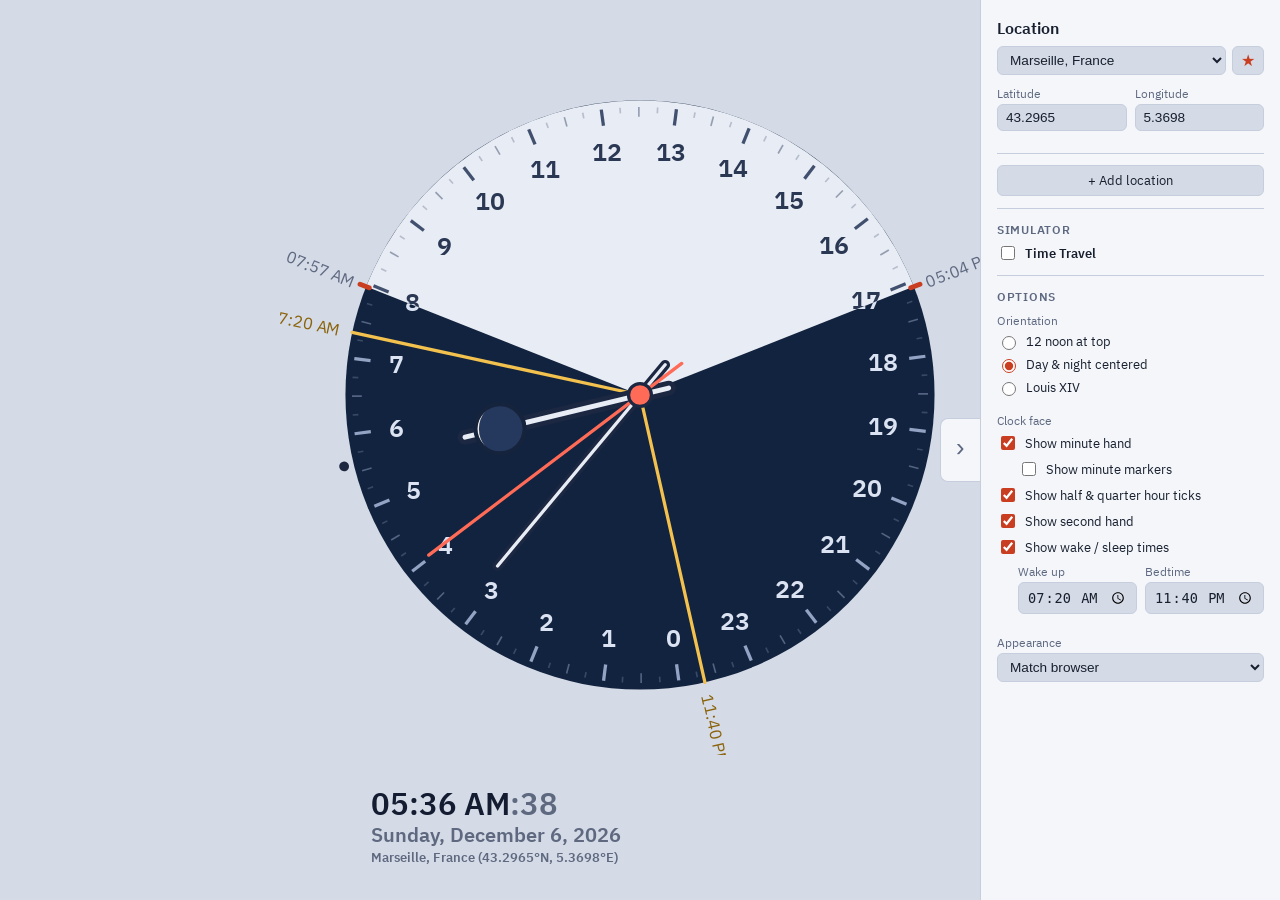
==== commit 2617609d: "time zone hands improved" ====
--- a/clock-extension/index.html
+++ b/clock-extension/index.html
@@ -56,9 +56,9 @@
       <g id="numerals-night" clip-path="url(#clip-night)"></g>
       <!-- Wake/sleep lines: over the day/night fill, under the hands -->
       <g id="wake-sleep-lines"></g>
-      <!-- Simulator only: one plain hour hand per additional location, built by
-           simulator.js. Below the real hour hand, which keeps the sun and moon
-           and stays the one the eye goes to first. -->
+      <!-- One plain hour hand per additional location, built by locations.js.
+           Below the real hour hand, which keeps the sun and moon and stays the
+           one the eye goes to first. -->
       <g id="extra-hands"></g>
       <g id="hand-hour">
         <line x1="220" y1="238" x2="220" y2="128" stroke="#1c2742" stroke-width="9" stroke-linecap="round"></line>
@@ -90,9 +90,10 @@
         <line x1="220" y1="244" x2="220" y2="84" stroke="#1c2742" stroke-width="6" stroke-linecap="round"></line>
         <line x1="220" y1="244" x2="220" y2="84" stroke="#e8ecf4" stroke-width="2" stroke-linecap="round"></line>
       </g>
-      <!-- Simulator only: the main location's name, written along the hour
-           hand. Above the hour and minute hands, so neither can cover it. -->
-      <g id="sim-hand-labels"></g>
+      <!-- The main location's name, written along the hour hand once there is
+           a second location to tell it from. Above the hour and minute hands,
+           so neither can cover it. -->
+      <g id="hand-labels"></g>
       <!-- The second hand sweeps over everything, names included: it is the one
            thing on the dial that is always moving, and it has to stay findable. -->
       <g id="hand-second">
@@ -114,18 +115,14 @@
     </div>
   </main>
 
-  <!-- The sidebar's handle. Two tabs rather than one chevron: they choose which
-       panel the sidebar shows, and clicking the open one closes it, which is
-       what the chevron used to do. There is only ever one clock. -->
-  <div id="sidebar-tabs" class="sidebar-tabs" role="tablist" aria-orientation="vertical">
-    <button id="tab-options" class="sidebar-tab is-active" type="button" role="tab"
-            aria-selected="true" aria-expanded="false" aria-controls="panel-options">Options</button>
-    <button id="tab-sim" class="sidebar-tab" type="button" role="tab"
-            aria-selected="false" aria-expanded="false" aria-controls="panel-sim">Simulator</button>
-  </div>
-
-  <aside id="sidebar" class="sidebar">
-    <div id="panel-options" class="panel" role="tabpanel" aria-labelledby="tab-options">
+  <!-- The sidebar's handle: one arrow, pointing the way the panel will go. -->
+  <button id="sidebar-toggle" class="sidebar-toggle" type="button"
+          aria-expanded="false" aria-controls="sidebar" title="Settings">
+    <span class="chevron" aria-hidden="true">&#x2039;</span>
+    <span class="visually-hidden">Toggle settings</span>
+  </button>
+
+  <aside id="sidebar" class="sidebar" aria-label="Settings">
     <h1>Location</h1>
 
     <div class="field">
@@ -147,12 +144,95 @@
     </div>
     <p id="input-error" class="error" role="alert" hidden></p>
 
-    <div id="sun-times" class="sun-times" hidden>
-      <p class="sun-times-line">
-        <span><span class="sun-label">Sunrise</span> <span id="sunrise-time">–</span></span>
-        <span><span id="sunset-time">–</span> <span class="sun-label">Sunset</span></span>
-      </p>
-      <p id="polar-note" class="polar-note" hidden></p>
+    <!-- The times themselves are marked on the rim, so the panel does not
+         repeat them. This says the one thing the rim cannot: that there is no
+         sunrise or sunset today to mark. -->
+    <p id="polar-note" class="polar-note" hidden></p>
+
+    <!-- Everywhere else worth watching. Each one puts a plain hour hand on the
+         face beside the main location's, turning with the same real clock; the
+         time beside it is that location's own reading of the moment on show. -->
+    <div class="loc-list">
+      <div id="loc-rows" class="loc-rows"></div>
+      <button type="button" id="loc-add" class="loc-add">+ Add location</button>
+      <!-- How those hands are painted. Two buttons showing the thing itself
+           rather than naming it: three dots in the first three colours of the
+           palette, or three of the one navy the grayscale hands all share.
+           locations.js fills the dots, so the palette stays in one place.
+           Neither control is worth offering until there is a hand to paint or
+           hide, so the row appears with the first one. -->
+      <div class="loc-style" id="loc-style-field" hidden>
+        <!-- Takes the hands off the face and leaves the list alone, for when
+             the dial is wanted plain but the places are worth keeping. -->
+        <button type="button" id="loc-hide" class="loc-hide" aria-pressed="false">
+          Hide hands
+        </button>
+        <div class="loc-style-picker" role="group" aria-label="Additional hands">
+          <button type="button" id="loc-style-colour" class="loc-style-btn"
+                  aria-pressed="true" title="Colour">
+            <span class="loc-dots" aria-hidden="true"></span>
+            <span class="visually-hidden">Colour</span>
+          </button>
+          <button type="button" id="loc-style-mono" class="loc-style-btn"
+                  aria-pressed="false" title="Grayscale">
+            <span class="loc-dots" aria-hidden="true"></span>
+            <span class="visually-hidden">Grayscale</span>
+          </button>
+        </div>
+      </div>
+      <p id="loc-error" class="error" role="alert" hidden></p>
+    </div>
+
+    <!-- The clock, at some moment other than this one. Its own block rather
+         than part of Options below: those settings say how the clock is drawn,
+         this one says which moment it is drawing — the orientation and
+         everything else under Options apply just the same while it is on. The
+         controls are folded away until it is switched on: they are a panel's
+         worth on their own, and mean nothing while the clock is running live. -->
+    <div class="simulator">
+      <h2>Simulator</h2>
+      <label class="checkbox-label sim-switch">
+        <input type="checkbox" id="sim-active">
+        Time Travel
+      </label>
+      <div id="sim-controls" class="sim-controls" hidden>
+        <p class="sim-hint">
+          Every hand on the face moves to the chosen moment, so the whole dial
+          reads as one instant seen from every location.
+        </p>
+
+        <!-- A month at a time rather than a text field with a flyout: moving
+             around the calendar is most of what the simulator is for, so the
+             calendar is the control. The input behind it holds the value. -->
+        <div class="field sim-field sim-date-field">
+          <div class="field-title" id="sim-date-label">Date</div>
+          <input type="date" id="sim-date" hidden>
+          <div class="sim-cal">
+            <div class="sim-cal-head">
+              <button type="button" id="sim-cal-prev" class="sim-cal-nav"
+                      aria-label="Previous month">&lsaquo;</button>
+              <div id="sim-cal-title" class="sim-cal-title" aria-live="polite"></div>
+              <button type="button" id="sim-cal-next" class="sim-cal-nav"
+                      aria-label="Next month">&rsaquo;</button>
+            </div>
+            <div id="sim-cal-week" class="sim-cal-week" aria-hidden="true"></div>
+            <div id="sim-cal-grid" class="sim-cal-grid" role="group"
+                 aria-labelledby="sim-date-label"></div>
+          </div>
+        </div>
+        <div class="field sim-field sim-time-row">
+          <label for="sim-time">Time</label>
+          <input type="time" id="sim-time">
+          <button type="button" id="sim-now" class="sim-now">Now</button>
+        </div>
+        <!-- Scrub the whole day without leaving the slider: the time field and
+             this stay in step, and both mean wall-clock time at the main
+             place. Run off either end and it carries on into the next day. -->
+        <div class="sim-scrub">
+          <input type="range" id="sim-slider" min="0" max="1439" step="1" value="720"
+                 aria-label="Time of day at the main location">
+        </div>
+      </div>
     </div>
 
     <div class="options">
@@ -225,74 +305,6 @@
         </label>
       </div>
     </div>
-    </div>
-
-    <div id="panel-sim" class="panel" role="tabpanel" aria-labelledby="tab-sim" hidden>
-      <label class="checkbox-label sim-switch">
-        <input type="checkbox" id="sim-active">
-        Activate Simulator
-      </label>
-      <p class="sim-hint">
-        Parks the clock at a chosen moment and gives every place after the first
-        its own hour hand.
-      </p>
-
-      <!-- A month at a time rather than a text field with a flyout: moving
-           around the calendar is most of what the simulator is for, so the
-           calendar is the control. The input behind it holds the value. -->
-      <div class="field sim-field sim-date-field">
-        <div class="field-title" id="sim-date-label">Date</div>
-        <input type="date" id="sim-date" hidden>
-        <div class="sim-cal">
-          <div class="sim-cal-head">
-            <button type="button" id="sim-cal-prev" class="sim-cal-nav"
-                    aria-label="Previous month">&lsaquo;</button>
-            <div id="sim-cal-title" class="sim-cal-title" aria-live="polite"></div>
-            <button type="button" id="sim-cal-next" class="sim-cal-nav"
-                    aria-label="Next month">&rsaquo;</button>
-          </div>
-          <div id="sim-cal-week" class="sim-cal-week" aria-hidden="true"></div>
-          <div id="sim-cal-grid" class="sim-cal-grid" role="group"
-               aria-labelledby="sim-date-label"></div>
-        </div>
-      </div>
-      <div class="field sim-field sim-time-row">
-        <label for="sim-time">Time</label>
-        <input type="time" id="sim-time">
-        <button type="button" id="sim-now" class="sim-now">Now</button>
-      </div>
-      <!-- Scrub the whole day without leaving the slider: the time field and
-           this stay in step, and both mean wall-clock time at the main place. -->
-      <div class="sim-scrub">
-        <input type="range" id="sim-slider" min="0" max="1439" step="1" value="720"
-               aria-label="Time of day at the main location">
-      </div>
-      <!-- Hands the moment back to the real clock while keeping the places:
-           the same dial, several cities, running. -->
-      <button type="button" id="sim-live" class="sim-live" aria-pressed="false">
-        Use live time
-      </button>
-
-      <!-- The simulator's own orientation, so trying one out here leaves the
-           everyday clock as it was. Louis XIV is not offered: it orients the
-           dial by your waking hours, which are not part of a scenario. -->
-      <fieldset class="option-group">
-        <legend>Orientation</legend>
-        <label class="checkbox-label">
-          <input type="radio" name="sim-orientation" id="sim-orient-noon" value="noon" checked>
-          12 noon at top
-        </label>
-        <label class="checkbox-label">
-          <input type="radio" name="sim-orientation" id="sim-orient-centered" value="centered">
-          Day &amp; night centered
-        </label>
-      </fieldset>
-
-      <h2>Locations</h2>
-      <div id="sim-rows" class="sim-rows"></div>
-      <button type="button" id="sim-add" class="sim-add">+ Add location</button>
-      <p id="sim-error" class="error" role="alert" hidden></p>
-    </div>
   </aside>
 
   <script src="js/suncalc.js"></script>
@@ -304,6 +316,7 @@
   <script src="js/moonphase.js"></script>
   <script src="js/daynight.js"></script>
   <script src="js/sidebar.js"></script>
+  <script src="js/locations.js"></script>
   <script src="js/simulator.js"></script>
 </body>
 </html>
--- a/clock-extension/css/newtab.css
+++ b/clock-extension/css/newtab.css
@@ -253,7 +253,7 @@
   right: 0;
   bottom: 0;
   width: var(--sidebar-width);
-  padding: 24px 20px;
+  padding: 18px 16px;
   background: var(--panel-bg);
   border-left: 1px solid var(--panel-border);
   transform: translateX(0);
@@ -268,19 +268,20 @@
 }
 
 body.no-transition .sidebar,
-body.no-transition .sidebar-tabs {
+body.no-transition .sidebar-toggle,
+body.no-transition .chevron {
   transition: none !important;
 }
 
 .sidebar h1 {
   margin: 0 0 8px;
-  font-size: 1.1rem;
+  font-size: 1rem;
   font-weight: 600;
 }
 
 .sidebar h2 {
   margin: 0 0 6px;
-  font-size: 0.85rem;
+  font-size: 0.78rem;
   font-weight: 600;
   text-transform: uppercase;
   letter-spacing: 0.06em;
@@ -288,21 +289,21 @@
 }
 
 .field {
-  margin-bottom: 14px;
+  margin-bottom: 10px;
 }
 
 .field label {
   display: block;
-  margin-bottom: 4px;
-  font-size: 0.85rem;
+  margin-bottom: 3px;
+  font-size: 0.78rem;
   color: var(--text-dim);
 }
 
 .field input,
 .field select {
   width: 100%;
-  padding: 8px 10px;
-  font-size: 0.95rem;
+  padding: 5px 8px;
+  font-size: 0.85rem;
   color: var(--text);
   background: var(--bg);
   border: 1px solid var(--panel-border);
@@ -322,7 +323,7 @@
 
 .coord-row {
   display: flex;
-  gap: 10px;
+  gap: 8px;
 }
 
 .coord-row .field {
@@ -337,8 +338,8 @@
 
 .fav-toggle {
   flex: none;
-  width: 38px;
-  font-size: 1.1rem;
+  width: 32px;
+  font-size: 1rem;
   line-height: 1;
   color: var(--text-dim);
   background: var(--bg);
@@ -370,49 +371,262 @@
 }
 
 .error {
-  margin: 0 0 14px;
+  margin: 0 0 10px;
+  font-size: 0.78rem;
+  color: var(--error);
+}
+
+.polar-note {
+  margin: 0 0 10px;
+  color: var(--accent);
+  font-size: 0.8rem;
+}
+
+.polar-note[hidden] {
+  display: none;
+}
+
+/* ---- Additional locations -------------------------------------------- */
+
+/* Everywhere on the dial that is not the main location. One line each, in the
+   order their hands are stacked: the colour that hand is drawn in, the place,
+   the two buttons that move or drop it, and that place's own reading of the
+   moment on show. */
+.loc-list {
+  margin-top: 12px;
+  padding-top: 3px;
+  border-top: 1px solid var(--panel-border);
+}
+
+.loc-row {
+  padding: 6px 0;
+  border-top: 1px solid var(--panel-border);
+}
+
+/* The list's own rule is already above it. */
+.loc-row:first-child {
+  border-top: none;
+}
+
+.loc-row:last-child {
+  border-bottom: 1px solid var(--panel-border);
+}
+
+.loc-row-head {
+  display: flex;
+  align-items: center;
+  gap: 5px;
+}
+
+.loc-place {
+  flex: 1;
+  min-width: 0;
+  padding: 4px 6px;
+  font-size: 0.82rem;
+  color: var(--text);
+  background: var(--bg);
+  border: 1px solid var(--panel-border);
+  border-radius: 6px;
+}
+
+.loc-place:focus-visible {
+  outline: 2px solid var(--accent);
+  outline-offset: 1px;
+}
+
+/* The swatch is the whole legend: it is the same colour as that location's
+   hand on the face. */
+.loc-swatch {
+  flex: none;
+  width: 12px;
+  height: 12px;
+  border-radius: 50%;
+  border: 1px solid var(--panel-border);
+}
+
+.loc-btn {
+  flex: none;
+  width: 23px;
+  height: 24px;
   font-size: 0.85rem;
-  color: var(--error);
-}
-
-.sun-times {
-  margin-top: 16px;
-  padding-top: 16px;
+  line-height: 1;
+  color: var(--text-dim);
+  background: var(--bg);
+  border: 1px solid var(--panel-border);
+  border-radius: 6px;
+  cursor: pointer;
+}
+
+.loc-btn:hover:not(:disabled) {
+  color: var(--text);
+}
+
+/* Held to the width of the digits it will always be, so the row does not
+   shuffle as the minutes turn over. */
+.loc-time {
+  flex: none;
+  font-size: 0.75rem;
+  font-variant-numeric: tabular-nums;
+  color: var(--text-dim);
+}
+
+.loc-coords {
+  margin: 6px 0 2px 17px;
+}
+
+.loc-coords .field {
+  margin-bottom: 0;
+}
+
+/* The row's inputs are wrapped by their labels rather than tied to them by
+   id, so that a dozen rows need no unique ids; that puts the label's own
+   bottom margin above the input instead of between the two. */
+.loc-coords label input {
+  display: block;
+  margin-top: 4px;
+}
+
+.loc-coords[hidden] {
+  display: none;
+}
+
+.loc-add {
+  width: 100%;
+  margin-top: 8px;
+  padding: 6px 10px;
+  font-family: inherit;
+  font-size: 0.8rem;
+  color: var(--text);
+  background: var(--bg);
+  border: 1px solid var(--panel-border);
+  border-radius: 6px;
+  cursor: pointer;
+}
+
+.loc-add:disabled {
+  opacity: 0.4;
+  cursor: default;
+}
+
+/* Reads as a footer to the list above it rather than another row: what to do
+   with the hands it has just described, on one line. The colour choice carries
+   no label — three dots in the palette and three in the one navy say between
+   them everything a name for it would. */
+.loc-style {
+  display: flex;
+  align-items: center;
+  gap: 8px;
+  margin: 8px 0 0;
+}
+
+.loc-style[hidden] {
+  display: none;
+}
+
+/* Same height and chrome as the buttons it sits beside, so the row reads as one
+   set of controls; it takes the width they leave. */
+.loc-hide {
+  flex: 1;
+  min-width: 0;
+  padding: 4px 8px;
+  font-family: inherit;
+  font-size: 0.78rem;
+  color: var(--text);
+  background: var(--bg);
+  border: 1px solid var(--panel-border);
+  border-radius: 6px;
+  cursor: pointer;
+}
+
+.loc-hide:not(.is-on):hover {
+  background: var(--panel-bg);
+}
+
+/* Pressed means the hands are off the face — the state, not the action. */
+.loc-hide.is-on {
+  border-color: var(--accent);
+  background: color-mix(in srgb, var(--accent) 12%, var(--bg));
+}
+
+.loc-hide:focus-visible {
+  outline: 2px solid var(--accent);
+  outline-offset: 1px;
+}
+
+/* The two modes side by side and sharing an edge: one thing with two states,
+   not two things. */
+.loc-style-picker {
+  flex: none;
+  display: flex;
+}
+
+.loc-style-btn {
+  display: flex;
+  align-items: center;
+  gap: 3px;
+  padding: 4px 7px;
+  background: var(--bg);
+  border: 1px solid var(--panel-border);
+  cursor: pointer;
+}
+
+.loc-style-btn:first-child {
+  border-radius: 6px 0 0 6px;
+}
+
+.loc-style-btn:last-child {
+  margin-left: -1px;
+  border-radius: 0 6px 6px 0;
+}
+
+/* The chosen one comes forward, and takes the shared edge with it so neither
+   button's ring is cut in half. The dots are left at full strength on both:
+   dimming the one not chosen turns its navy and white into two greys, which is
+   the one thing the grayscale button has to say. */
+.loc-style-btn.is-on {
+  position: relative;
+  border-color: var(--accent);
+  background: color-mix(in srgb, var(--accent) 12%, var(--bg));
+}
+
+.loc-style-btn:not(.is-on):hover {
+  background: var(--panel-bg);
+}
+
+.loc-style-btn:focus-visible {
+  outline: 2px solid var(--accent);
+  outline-offset: 1px;
+}
+
+.loc-dots {
+  display: flex;
+  gap: 3px;
+}
+
+/* The same disc as a row's swatch, a size down: filled with the hand's colour
+   and ringed with the colour that hand is outlined in. */
+.loc-dot {
+  width: 9px;
+  height: 9px;
+  border-radius: 50%;
+  border: 1px solid transparent;
+}
+
+.loc-add:focus-visible,
+.loc-btn:focus-visible {
+  outline: 2px solid var(--accent);
+  outline-offset: 1px;
+}
+
+.options {
+  margin-top: 12px;
+  padding-top: 12px;
   border-top: 1px solid var(--panel-border);
 }
 
-.sun-times p {
-  display: flex;
-  justify-content: space-between;
-  margin: 6px 0;
-  font-size: 0.95rem;
-  font-variant-numeric: tabular-nums;
-}
-
-.sun-times-line > span {
-  display: inline-flex;
-  align-items: baseline;
-  gap: 8px;
-}
-
-.sun-label {
-  color: var(--text-dim);
-}
-
-.polar-note {
-  color: var(--accent);
-  font-size: 0.9rem;
-}
-
-.options {
-  margin-top: 16px;
-  padding-top: 16px;
-  border-top: 1px solid var(--panel-border);
-}
-
 .options h2 {
-  margin: 0 0 10px;
-  font-size: 0.85rem;
+  margin: 0 0 8px;
+  font-size: 0.78rem;
   font-weight: 600;
   text-transform: uppercase;
   letter-spacing: 0.06em;
@@ -420,22 +634,22 @@
 }
 
 .option-group {
-  margin: 0 0 12px;
+  margin: 0 0 10px;
   padding: 0;
   border: none;
 }
 
 .option-group legend {
   padding: 0;
-  margin-bottom: 6px;
-  font-size: 0.85rem;
+  margin-bottom: 5px;
+  font-size: 0.78rem;
   color: var(--text-dim);
 }
 
 .wake-times {
   display: flex;
-  gap: 10px;
-  margin: 2px 0 12px 23px;
+  gap: 8px;
+  margin: 2px 0 10px 21px;
 }
 
 .wake-times .field {
@@ -451,9 +665,9 @@
 .checkbox-label {
   display: flex;
   align-items: center;
-  gap: 8px;
-  margin-bottom: 8px;
-  font-size: 0.9rem;
+  gap: 7px;
+  margin-bottom: 6px;
+  font-size: 0.82rem;
   cursor: pointer;
 }
 
@@ -463,7 +677,7 @@
 }
 
 .checkbox-sub {
-  margin-left: 23px;
+  margin-left: 21px;
 }
 
 .checkbox-sub[hidden] {
@@ -472,8 +686,8 @@
 
 .checkbox-label input {
   accent-color: var(--accent);
-  width: 15px;
-  height: 15px;
+  width: 14px;
+  height: 14px;
 }
 
 .checkbox-label input:focus-visible {
@@ -499,7 +713,7 @@
   text-align: right;
 }
 
-body.simulating:not(.live-time) .sim-badge {
+body.simulating .sim-badge {
   display: block;
 }
 
@@ -535,52 +749,71 @@
 }
 
 /* Frozen time, so a second hand would sit still and read as a stopped clock;
-   the digital seconds are the same ':00' every time for the same reason. On
-   live time none of that holds: the clock is running, and says so. */
-body.simulating:not(.live-time) #hand-second {
-  display: none;
-}
-
-body.simulating:not(.live-time) .digital-seconds {
+   the digital seconds are the same ':00' every time for the same reason. */
+body.simulating #hand-second {
+  display: none;
+}
+
+body.simulating .digital-seconds {
   visibility: hidden;
 }
 
 /* Each location's name, on a pill lying along its own hand. The pill is filled
    with that hand's colour — the only thing tying the two together — and takes
-   no outline of its own: simulator.js lays a slightly larger dark copy of the
-   whole shape, hand and pill together, underneath, so the outline is traced
-   around the pair rather than drawn across the hand where they meet. The
-   writing is the night navy, dark enough for every colour in the palette, and
-   set in small caps letters so a short name still fills its pill. */
-.sim-hand-pill {
+   no outline of its own: locations.js lays a slightly larger copy of the whole
+   shape, hand and pill together, underneath in the outline colour, so the
+   outline is traced around the pair rather than drawn across the hand where
+   they meet. The writing is set in small caps letters so a short name still
+   fills its pill; its colour is put on the element by locations.js, since a
+   palette running from yellow to indigo has no one ink that reads on all of
+   it. */
+.hand-pill {
   stroke: none;
 }
 
-.sim-hand-label {
-  font-size: 6.5px;
+.hand-label {
+  font-size: 5.4px;
   font-weight: 400;
   letter-spacing: 0.08em;
-  fill: #12233f;
-}
-
-/* ---- Simulator panel -------------------------------------------------- */
-
-/* The switch is the panel's subject and its title both, so it stands alone on
-   the first line where the other panel has a heading. */
+}
+
+/* ---- Simulator block -------------------------------------------------- */
+
+/* Between the locations and the options, ruled off from both: it is the one
+   block that changes what the clock is showing rather than how. */
+.simulator {
+  margin-top: 12px;
+  padding-top: 12px;
+  border-top: 1px solid var(--panel-border);
+}
+
+/* The switch is the block's subject, so it carries a little more weight than
+   the checkboxes under Options — and none of their bottom margin, since what
+   follows it is either nothing or a block of its own. */
 .sim-switch {
-  font-size: 1.05rem;
+  margin-bottom: 0;
   font-weight: 600;
+}
+
+/* Folded away until the switch is on: this is a panel's worth of controls, and
+   they say nothing at all about a clock that is running live. */
+.sim-controls {
+  margin-top: 10px;
+}
+
+.sim-controls[hidden] {
+  display: none;
 }
 
 /* Date and time each take a line of their own: the calendar wants the width,
    and the time reads as a caption under it. */
 .sim-field {
-  margin-bottom: 10px;
+  margin-bottom: 8px;
 }
 
 .field-title {
-  margin-bottom: 4px;
-  font-size: 0.85rem;
+  margin-bottom: 3px;
+  font-size: 0.78rem;
   color: var(--text-dim);
 }
 
@@ -588,7 +821,7 @@
    drawn as six rows whether it needs them or not, so paging through the year
    does not shuffle everything below it up and down. */
 .sim-cal {
-  padding: 6px;
+  padding: 5px;
   background: var(--bg);
   border: 1px solid var(--panel-border);
   border-radius: 6px;
@@ -604,13 +837,13 @@
 .sim-cal-title {
   flex: 1;
   text-align: center;
-  font-size: 0.85rem;
+  font-size: 0.78rem;
   font-weight: 600;
 }
 
 .sim-cal-nav {
-  width: 24px;
-  height: 24px;
+  width: 22px;
+  height: 22px;
   padding: 0;
   font-family: inherit;
   font-size: 1rem;
@@ -636,15 +869,15 @@
 
 .sim-cal-week {
   margin-bottom: 2px;
-  font-size: 0.65rem;
+  font-size: 0.62rem;
   text-align: center;
   color: var(--text-dim);
 }
 
 .sim-cal-day {
-  padding: 4px 0;
+  padding: 3px 0;
   font-family: inherit;
-  font-size: 0.75rem;
+  font-size: 0.72rem;
   color: var(--text);
   background: none;
   border: 1px solid transparent;
@@ -680,18 +913,18 @@
 }
 
 .sim-hint {
-  margin: 0 0 14px;
-  font-size: 0.8rem;
+  margin: 0 0 12px;
+  font-size: 0.75rem;
   line-height: 1.4;
   color: var(--text-dim);
 }
 
 /* Time, its Now button and the day's scrub read as one control in three
-   lines, with the switch that hands the lot back to the real clock under it. */
+   lines. */
 .sim-time-row {
   display: flex;
   align-items: center;
-  gap: 8px;
+  gap: 7px;
 }
 
 .sim-time-row label {
@@ -708,39 +941,7 @@
   display: flex;
   align-items: center;
   gap: 10px;
-  margin-bottom: 10px;
-}
-
-.sim-live {
-  width: 100%;
-  margin-bottom: 16px;
-  padding: 7px;
-  font-family: inherit;
-  font-size: 0.85rem;
-  color: var(--text);
-  background: var(--bg);
-  border: 1px solid var(--panel-border);
-  border-radius: 6px;
-  cursor: pointer;
-}
-
-.sim-live[aria-pressed='true'] {
-  color: #fff;
-  background: var(--accent);
-  border-color: var(--accent);
-}
-
-.sim-live:focus-visible {
-  outline: 2px solid var(--accent);
-  outline-offset: 1px;
-}
-
-/* While the real clock is driving, the moment is not ours to set. The controls
-   keep their values — turning live time off puts the chosen moment back. */
-body.live-time .sim-date-field,
-body.live-time .sim-time-row,
-body.live-time .sim-scrub {
-  opacity: 0.4;
+  margin-bottom: 12px;
 }
 
 /* The drag is handled in simulator.js so it can wrap through midnight, which
@@ -753,17 +954,16 @@
 }
 
 .sim-scrub input[type='range']:focus-visible,
-.sim-add:focus-visible,
-.sim-now:focus-visible,
-.sim-btn:focus-visible {
+.sim-now:focus-visible {
   outline: 2px solid var(--accent);
   outline-offset: 1px;
 }
 
-.sim-now,
-.sim-add {
+.sim-now {
+  flex: none;
+  padding: 5px 9px;
   font-family: inherit;
-  font-size: 0.85rem;
+  font-size: 0.8rem;
   color: var(--text);
   background: var(--bg);
   border: 1px solid var(--panel-border);
@@ -771,195 +971,51 @@
   cursor: pointer;
 }
 
-.sim-now {
-  flex: none;
-  padding: 6px 10px;
-}
-
-.sim-add {
-  width: 100%;
-  padding: 8px 10px;
-}
-
-.sim-add:disabled {
-  opacity: 0.4;
-  cursor: default;
-}
-
-.sim-rows {
-  margin-bottom: 10px;
-}
-
-.sim-row {
-  padding: 8px 0;
-  border-top: 1px solid var(--panel-border);
-}
-
-.sim-row:last-child {
-  border-bottom: 1px solid var(--panel-border);
-}
-
-.sim-row-head {
-  display: flex;
-  align-items: center;
-  gap: 6px;
-}
-
-.sim-row-head select {
-  flex: 1;
-  min-width: 0;
-  padding: 6px 8px;
-  font-size: 0.9rem;
-  color: var(--text);
-  background: var(--bg);
-  border: 1px solid var(--panel-border);
-  border-radius: 6px;
-}
-
-.sim-row-head select:focus-visible {
-  outline: 2px solid var(--accent);
-  outline-offset: 1px;
-}
-
-/* The swatch is the whole legend: it is the same color as that location's
-   hand on the face. The main location has no extra hand, so it shows the sun
-   and moon it does carry instead. */
-.sim-swatch {
-  flex: none;
-  width: 14px;
-  height: 14px;
-  border-radius: 50%;
-  border: 1px solid var(--panel-border);
-}
-
-.sim-swatch-main {
-  border: none;
-  font-size: 0.95rem;
-  line-height: 1;
-  text-align: center;
-}
-
-.sim-btn {
-  flex: none;
-  width: 26px;
-  height: 28px;
-  font-size: 0.95rem;
-  line-height: 1;
-  color: var(--text-dim);
-  background: var(--bg);
-  border: 1px solid var(--panel-border);
-  border-radius: 6px;
-  cursor: pointer;
-}
-
-.sim-btn:hover:not(:disabled) {
-  color: var(--text);
-}
-
-.sim-btn:disabled {
-  opacity: 0.3;
-  cursor: default;
-}
-
-.sim-row-meta {
-  display: flex;
-  justify-content: space-between;
-  align-items: baseline;
-  gap: 8px;
-  margin: 5px 0 0 20px;
-  font-size: 0.8rem;
-  color: var(--text-dim);
-}
-
-.sim-row-time {
-  font-variant-numeric: tabular-nums;
-}
-
-.sim-role {
-  font-weight: 600;
-  text-transform: uppercase;
-  letter-spacing: 0.06em;
-  color: var(--accent);
-}
-
-.sim-coords {
-  margin: 8px 0 2px 20px;
-}
-
-.sim-coords .field {
-  margin-bottom: 0;
-}
-
-/* The row's inputs are wrapped by their labels rather than tied to them by
-   id, so that a dozen rows need no unique ids; that puts the label's own
-   bottom margin above the input instead of between the two. */
-.sim-coords label input {
-  display: block;
-  margin-top: 4px;
-}
-
-.sim-coords[hidden] {
-  display: none;
-}
-
-/* ---- Sidebar tabs ---------------------------------------------------- */
-
-/* The handle the sidebar hangs from, in the same place the single chevron
-   used to sit. Two tabs stacked in one column: each one names the panel it
-   opens, and the labels run vertically so the handle stays as narrow as the
-   chevron was. */
-.sidebar-tabs {
+/* ---- Sidebar handle -------------------------------------------------- */
+
+/* One arrow, in the same place it has always been, pointing the way the panel
+   will go: in toward the page when it is open, back out when it is shut. */
+.sidebar-toggle {
   position: fixed;
   top: 50%;
   right: var(--sidebar-width);
   transform: translateY(-50%);
-  display: flex;
-  flex-direction: column;
-  gap: 4px;
-  transition: right 0.25s ease;
-  z-index: 10;
-}
-
-body.sidebar-collapsed .sidebar-tabs {
-  right: 0;
-}
-
-.sidebar-tab {
   width: var(--toggle-width);
-  padding: 16px 0;
-  /* Reading downward, which keeps the handle as narrow as the chevron was
-     without rotating the box and taking its borders and radii with it. */
-  writing-mode: vertical-rl;
-  font-family: inherit;
-  font-size: 0.8rem;
-  font-weight: 600;
-  letter-spacing: 0.04em;
+  height: 64px;
+  display: flex;
+  align-items: center;
+  justify-content: center;
   background: var(--panel-bg);
   border: 1px solid var(--panel-border);
   border-right: none;
   border-radius: 8px 0 0 8px;
   color: var(--text-dim);
   cursor: pointer;
-}
-
-.sidebar-tab:hover {
+  transition: right 0.25s ease;
+  z-index: 10;
+}
+
+body.sidebar-collapsed .sidebar-toggle {
+  right: 0;
+}
+
+.sidebar-toggle:hover {
   color: var(--text);
 }
 
-/* The open panel's tab sits at full strength; the other one recedes toward
-   the page, so which panel is showing is legible from the handle alone. */
-.sidebar-tab.is-active {
-  color: var(--text);
-  background: var(--panel-bg);
-}
-
-.sidebar-tab:not(.is-active) {
-  background: color-mix(in srgb, var(--panel-bg) 55%, var(--bg));
-}
-
-.sidebar-tab:focus-visible {
+.sidebar-toggle:focus-visible {
   outline: 2px solid var(--accent);
   outline-offset: 2px;
+}
+
+.chevron {
+  font-size: 1.6rem;
+  line-height: 1;
+  transition: transform 0.25s ease;
+}
+
+body:not(.sidebar-collapsed) .chevron {
+  transform: rotate(180deg);
 }
 
 .visually-hidden {
@@ -978,7 +1034,8 @@
 
 @media (prefers-reduced-motion: reduce) {
   .sidebar,
-  .sidebar-tabs {
+  .sidebar-toggle,
+  .chevron {
     transition: none;
   }
 }
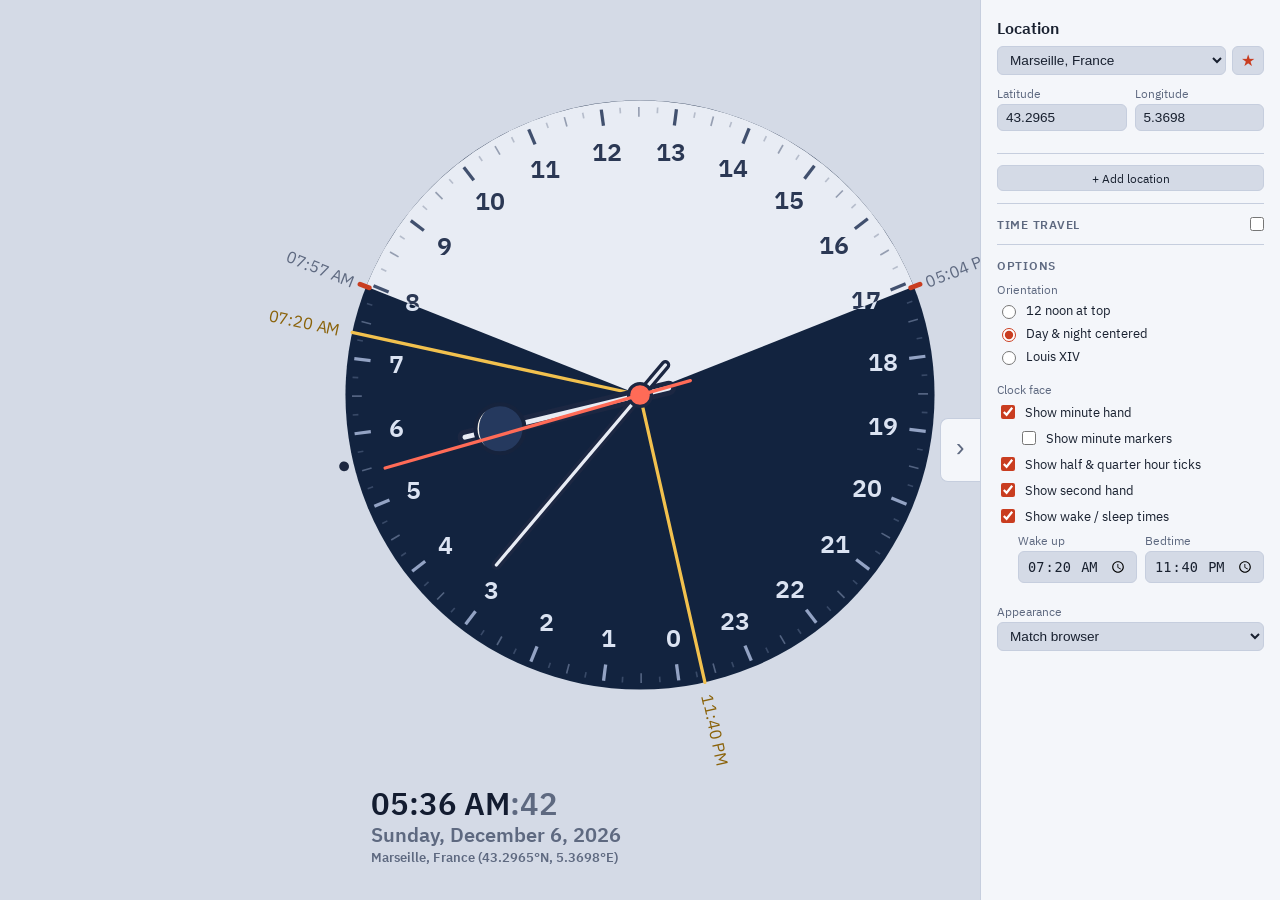
==== commit 4d98f603: "knobs for time travel, various tweaks" ====
--- a/clock-extension/index.html
+++ b/clock-extension/index.html
@@ -94,19 +94,26 @@
            a second location to tell it from. Above the hour and minute hands,
            so neither can cover it. -->
       <g id="hand-labels"></g>
-      <!-- The second hand sweeps over everything, names included: it is the one
-           thing on the dial that is always moving, and it has to stay findable. -->
+      <circle id="hub" cx="220" cy="220" r="7" fill="#ff6b57" stroke="#1c2742" stroke-width="2"></circle>
+      <!-- The second hand sweeps over everything, names and hub included: it is
+           the one thing on the dial that is always moving, and it has to stay
+           findable. Last of all the hands, so its line runs unbroken from tail
+           to tip across the hub's ring rather than being cut by it. -->
       <g id="hand-second">
         <line x1="220" y1="252" x2="220" y2="58" stroke="#ff6b57" stroke-width="2" stroke-linecap="round"></line>
       </g>
-      <circle id="hub" cx="220" cy="220" r="7" fill="#ff6b57" stroke="#1c2742" stroke-width="2"></circle>
+      <!-- Shown only while the simulator is running: a ring right around the
+           dial, outside even the rim's time labels, the way a recording light
+           frames what it is warning about. It is drawn on the face rather than
+           around the window so it scales with the clock and stays with it. -->
+      <circle id="sim-ring" class="sim-ring" cx="220" cy="220" r="222"></circle>
     </svg>
     <div class="readout">
       <!-- Shown only while the simulator is driving the face, so a clock
            parked at some other moment can never be mistaken for a live one.
            The line under it says how far from now that moment is. -->
       <div id="sim-badge" class="sim-badge">
-        <span class="sim-badge-pill">Simulated</span>
+        <span class="sim-badge-pill">Out of time</span>
         <div id="sim-delta" class="sim-delta"></div>
       </div>
       <div id="digital" class="digital" aria-hidden="true"><span id="digital-main"></span><span id="digital-seconds" class="digital-seconds"></span></div>
@@ -190,17 +197,61 @@
          controls are folded away until it is switched on: they are a panel's
          worth on their own, and mean nothing while the clock is running live. -->
     <div class="simulator">
-      <h2>Simulator</h2>
+      <!-- Title and switch on one line: the block names itself and is turned on
+           in the same place, and the controls below are the only thing that
+           comes and goes. -->
       <label class="checkbox-label sim-switch">
+        <span class="sim-title">Time Travel</span>
         <input type="checkbox" id="sim-active">
-        Time Travel
       </label>
       <div id="sim-controls" class="sim-controls" hidden>
-        <p class="sim-hint">
-          Every hand on the face moves to the chosen moment, so the whole dial
-          reads as one instant seen from every location.
-        </p>
-
+        <!-- Two knobs, turned the way a plug-in's are: press anywhere on one
+             and drag up or down. A knob has no ends to stop at, which is the
+             whole point of using one here — time and dates do not either. One
+             turn of the left knob is a day and one turn of the right is a year,
+             and turning past a whole one carries into the next day or the next
+             year rather than stopping. They come first because they are how the
+             moment is moved; the calendar and the field below say exactly where
+             it has been moved to.
+
+             Each is read from its own top: noon on the time knob, as on the
+             dial itself, and the June solstice on the day knob, whose quarters
+             are then the equinoxes and the far solstice. The ring of marks
+             around each — an hour to a mark on the one, a twelfth of the year
+             on the other — is struck by simulator.js; the shapes here are only
+             what it turns. -->
+        <div class="sim-knobs">
+          <div class="sim-knob">
+            <div class="knob-caption">Time</div>
+            <div id="sim-knob-time" class="knob" role="slider" tabindex="0"
+                 aria-label="Time of day at the main location"
+                 aria-valuemin="0" aria-valuemax="1439" aria-valuenow="720"
+                 title="Drag up or down to move through the day (hold Shift for fine)">
+              <svg class="knob-dial" viewBox="0 0 64 64" aria-hidden="true">
+                <g class="knob-ticks"></g>
+                <circle class="knob-face" cx="32" cy="32" r="20"></circle>
+                <g class="knob-hand">
+                  <line x1="32" y1="15" x2="32" y2="25"></line>
+                </g>
+              </svg>
+            </div>
+          </div>
+          <div class="sim-knob">
+            <div id="sim-knob-day" class="knob" role="slider" tabindex="0"
+                 aria-label="Day, at the same time of day"
+                 aria-valuemin="1" aria-valuemax="366" aria-valuenow="1"
+                 title="Drag up or down to move through the year (hold Shift for fine)">
+              <svg class="knob-dial" viewBox="0 0 64 64" aria-hidden="true">
+                <g class="knob-ticks"></g>
+                <circle class="knob-face" cx="32" cy="32" r="20"></circle>
+                <g class="knob-hand">
+                  <line x1="32" y1="15" x2="32" y2="25"></line>
+                </g>
+              </svg>
+            </div>
+            <div class="knob-caption">Day</div>
+          </div>
+        </div>
         <!-- A month at a time rather than a text field with a flyout: moving
              around the calendar is most of what the simulator is for, so the
              calendar is the control. The input behind it holds the value. -->
@@ -225,13 +276,6 @@
           <input type="time" id="sim-time">
           <button type="button" id="sim-now" class="sim-now">Now</button>
         </div>
-        <!-- Scrub the whole day without leaving the slider: the time field and
-             this stay in step, and both mean wall-clock time at the main
-             place. Run off either end and it carries on into the next day. -->
-        <div class="sim-scrub">
-          <input type="range" id="sim-slider" min="0" max="1439" step="1" value="720"
-                 aria-label="Time of day at the main location">
-        </div>
       </div>
     </div>
 
--- a/clock-extension/css/newtab.css
+++ b/clock-extension/css/newtab.css
@@ -107,9 +107,12 @@
   justify-content: center;
 }
 
+/* The simulator's ring is drawn a little outside the viewBox, which is cut to
+   the rim and its labels; nothing else on the face reaches the edge of it. */
 #clock {
   width: var(--clock-size);
   height: var(--clock-size);
+  overflow: visible;
 }
 
 .numeral {
@@ -490,12 +493,14 @@
   display: none;
 }
 
+/* Same box as the two buttons in the row below, so the three read as one set
+   of controls stacked rather than three sizes of button. */
 .loc-add {
   width: 100%;
   margin-top: 8px;
-  padding: 6px 10px;
+  padding: 4px 8px;
   font-family: inherit;
-  font-size: 0.8rem;
+  font-size: 0.78rem;
   color: var(--text);
   background: var(--bg);
   border: 1px solid var(--panel-border);
@@ -514,7 +519,7 @@
    them everything a name for it would. */
 .loc-style {
   display: flex;
-  align-items: center;
+  align-items: stretch;
   gap: 8px;
   margin: 8px 0 0;
 }
@@ -736,16 +741,21 @@
   color: var(--readout-muted);
 }
 
-/* A thin frame around the window, the way a recording indicator works: read
-   from anywhere on the page, in the way of nothing. */
-body.simulating::after {
-  content: '';
-  position: fixed;
-  inset: 0;
-  border: 2px solid var(--accent);
-  opacity: 0.45;
-  pointer-events: none;
-  z-index: 20;
+/* A thin ring around the whole clock, the way a recording indicator works:
+   read at a glance, in the way of nothing. It sits outside the rim's sunrise
+   and sunset labels — which reach about 216 of the face's 220 — so it frames
+   everything the face has to say rather than cutting across it, and it is the
+   full accent colour, the same as the badge below it and the sun marks on the
+   rim: everything the simulator puts on the page is the one colour. */
+.sim-ring {
+  display: none;
+  fill: none;
+  stroke: var(--accent);
+  stroke-width: 2;
+}
+
+body.simulating .sim-ring {
+  display: block;
 }
 
 /* Frozen time, so a second hand would sit still and read as a stopped clock;
@@ -787,12 +797,28 @@
   border-top: 1px solid var(--panel-border);
 }
 
-/* The switch is the block's subject, so it carries a little more weight than
-   the checkboxes under Options — and none of their bottom margin, since what
-   follows it is either nothing or a block of its own. */
+/* The switch is the block's heading as well as its control, so the two sit on
+   one line with the switch pushed to the right — and it takes none of the
+   other checkboxes' bottom margin, since what follows is either nothing or a
+   block of its own. */
 .sim-switch {
+  justify-content: space-between;
   margin-bottom: 0;
+}
+
+/* Hard against the panel's right edge: the box's own default margin would
+   leave it standing a few pixels short of everything else in the column. */
+.sim-switch input {
+  margin: 0;
+}
+
+/* Named the way every other section of the panel is named. */
+.sim-title {
+  font-size: 0.78rem;
   font-weight: 600;
+  text-transform: uppercase;
+  letter-spacing: 0.06em;
+  color: var(--text-dim);
 }
 
 /* Folded away until the switch is on: this is a panel's worth of controls, and
@@ -912,15 +938,8 @@
   outline-offset: 1px;
 }
 
-.sim-hint {
-  margin: 0 0 12px;
-  font-size: 0.75rem;
-  line-height: 1.4;
-  color: var(--text-dim);
-}
-
-/* Time, its Now button and the day's scrub read as one control in three
-   lines. */
+/* Time and its Now button on one line, the two knobs on the next: the fields
+   say the moment exactly and the knobs are how it is moved. */
 .sim-time-row {
   display: flex;
   align-items: center;
@@ -937,23 +956,86 @@
   min-width: 0;
 }
 
-.sim-scrub {
+/* The two knobs together in the middle of the row, each with its name beside
+   it rather than under it — the panel has more width to spare than height, and
+   the pair reads as one control rather than two corners of the panel. */
+.sim-knobs {
   display: flex;
   align-items: center;
-  gap: 10px;
+  justify-content: center;
+  gap: 18px;
   margin-bottom: 12px;
 }
 
-/* The drag is handled in simulator.js so it can wrap through midnight, which
-   means the browser must not claim the gesture for scrolling first. */
-.sim-scrub input[type='range'] {
-  flex: 1;
-  min-width: 0;
-  accent-color: var(--accent);
+.sim-knob {
+  display: flex;
+  align-items: center;
+  gap: 8px;
+}
+
+/* Dragged rather than clicked, so it takes the cursor of the axis it is
+   dragged along and the browser must not claim the gesture for scrolling
+   first. */
+.knob {
+  width: 64px;
+  height: 64px;
+  border-radius: 50%;
+  cursor: ns-resize;
   touch-action: none;
-}
-
-.sim-scrub input[type='range']:focus-visible,
+  -webkit-user-select: none;
+  user-select: none;
+}
+
+.knob-dial {
+  display: block;
+  width: 100%;
+  height: 100%;
+  overflow: visible;
+}
+
+/* The scale the knob is read against: an hour a mark on one, a month a mark on
+   the other. Every third or sixth of them is drawn longer — the quarter days
+   and the quarter years — so the ring can be read at a glance rather than
+   counted round. */
+.knob-ticks line {
+  stroke: color-mix(in srgb, var(--text-dim) 55%, transparent);
+  stroke-width: 1.4;
+  stroke-linecap: round;
+}
+
+.knob-ticks line.is-major {
+  stroke: var(--text-dim);
+  stroke-width: 1.8;
+}
+
+.knob-face {
+  fill: var(--bg);
+  stroke: var(--panel-border);
+  stroke-width: 1;
+}
+
+.knob-hand line {
+  stroke: var(--text);
+  stroke-width: 2.5;
+  stroke-linecap: round;
+}
+
+.knob:hover .knob-face {
+  stroke: var(--accent);
+}
+
+.knob:focus-visible {
+  outline: 2px solid var(--accent);
+  outline-offset: 2px;
+}
+
+.knob-caption {
+  font-size: 0.72rem;
+  letter-spacing: 0.06em;
+  text-transform: uppercase;
+  color: var(--text-dim);
+}
+
 .sim-now:focus-visible {
   outline: 2px solid var(--accent);
   outline-offset: 1px;
